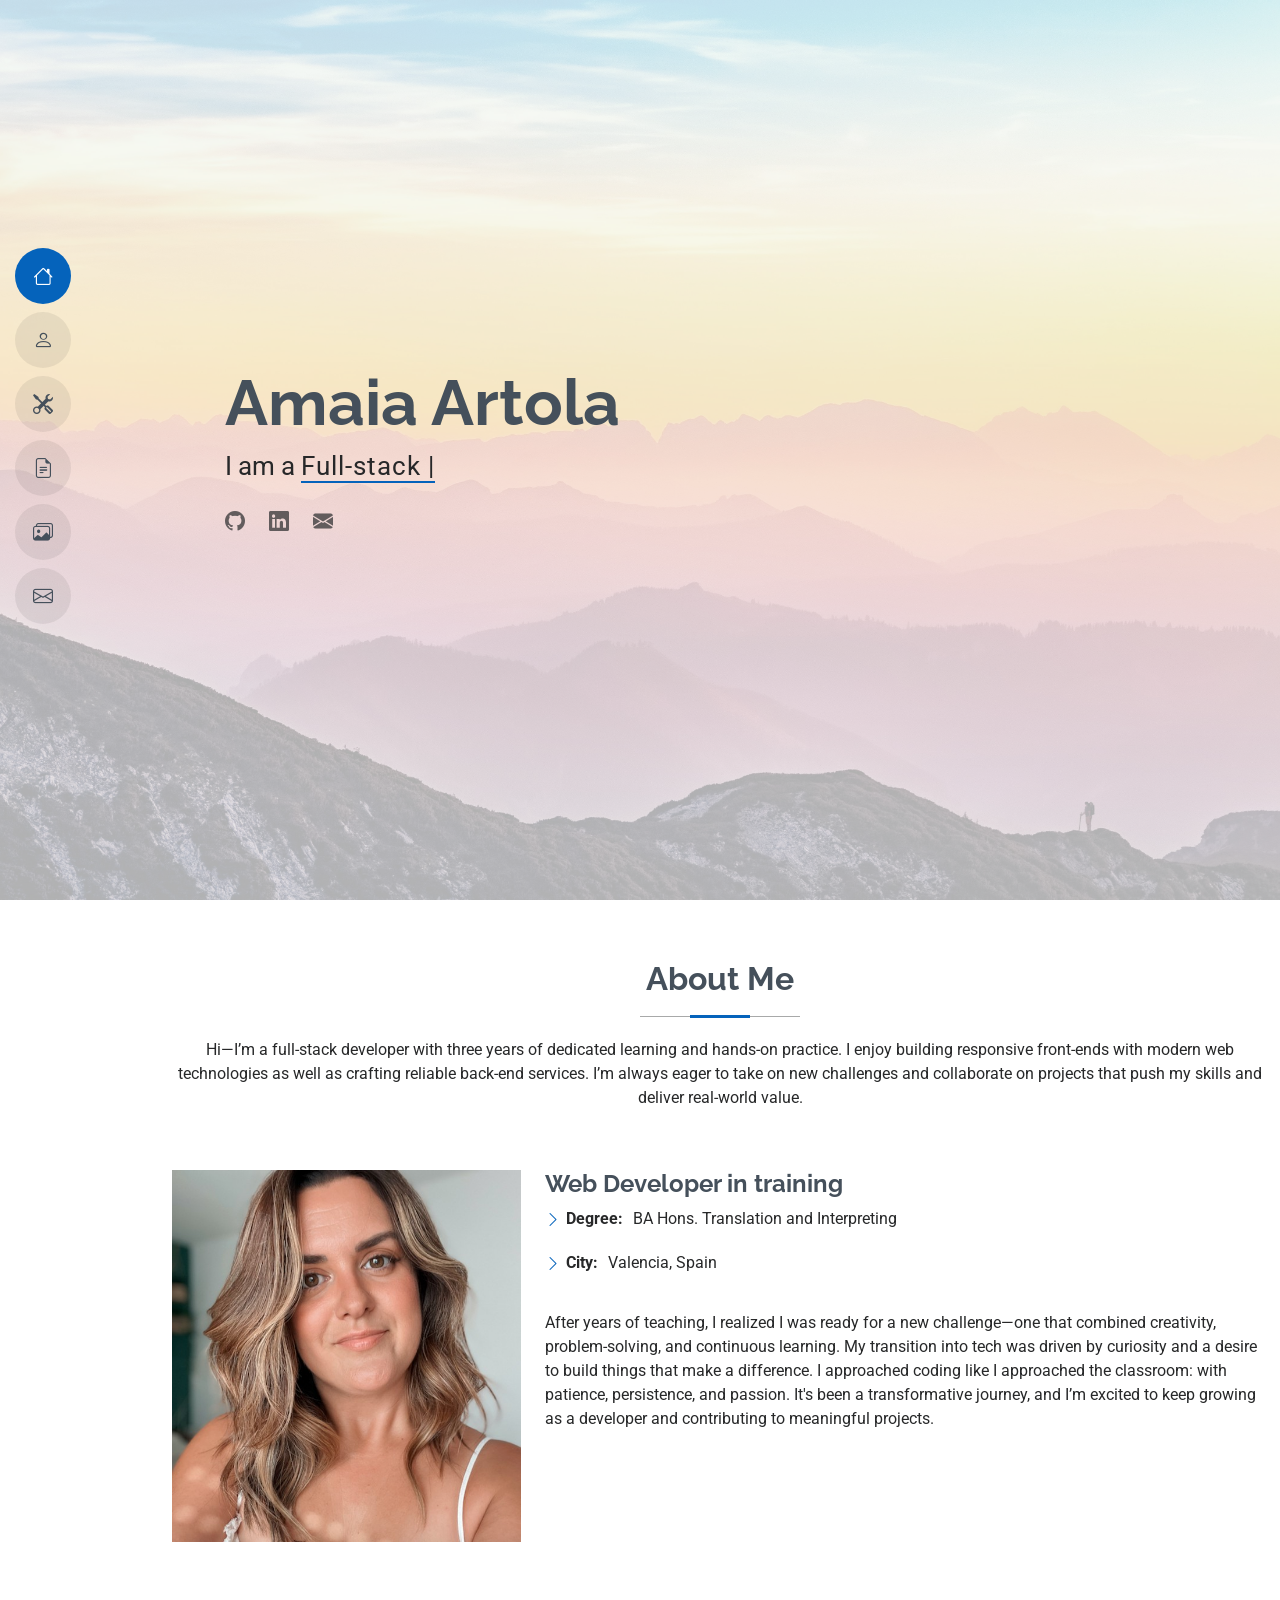
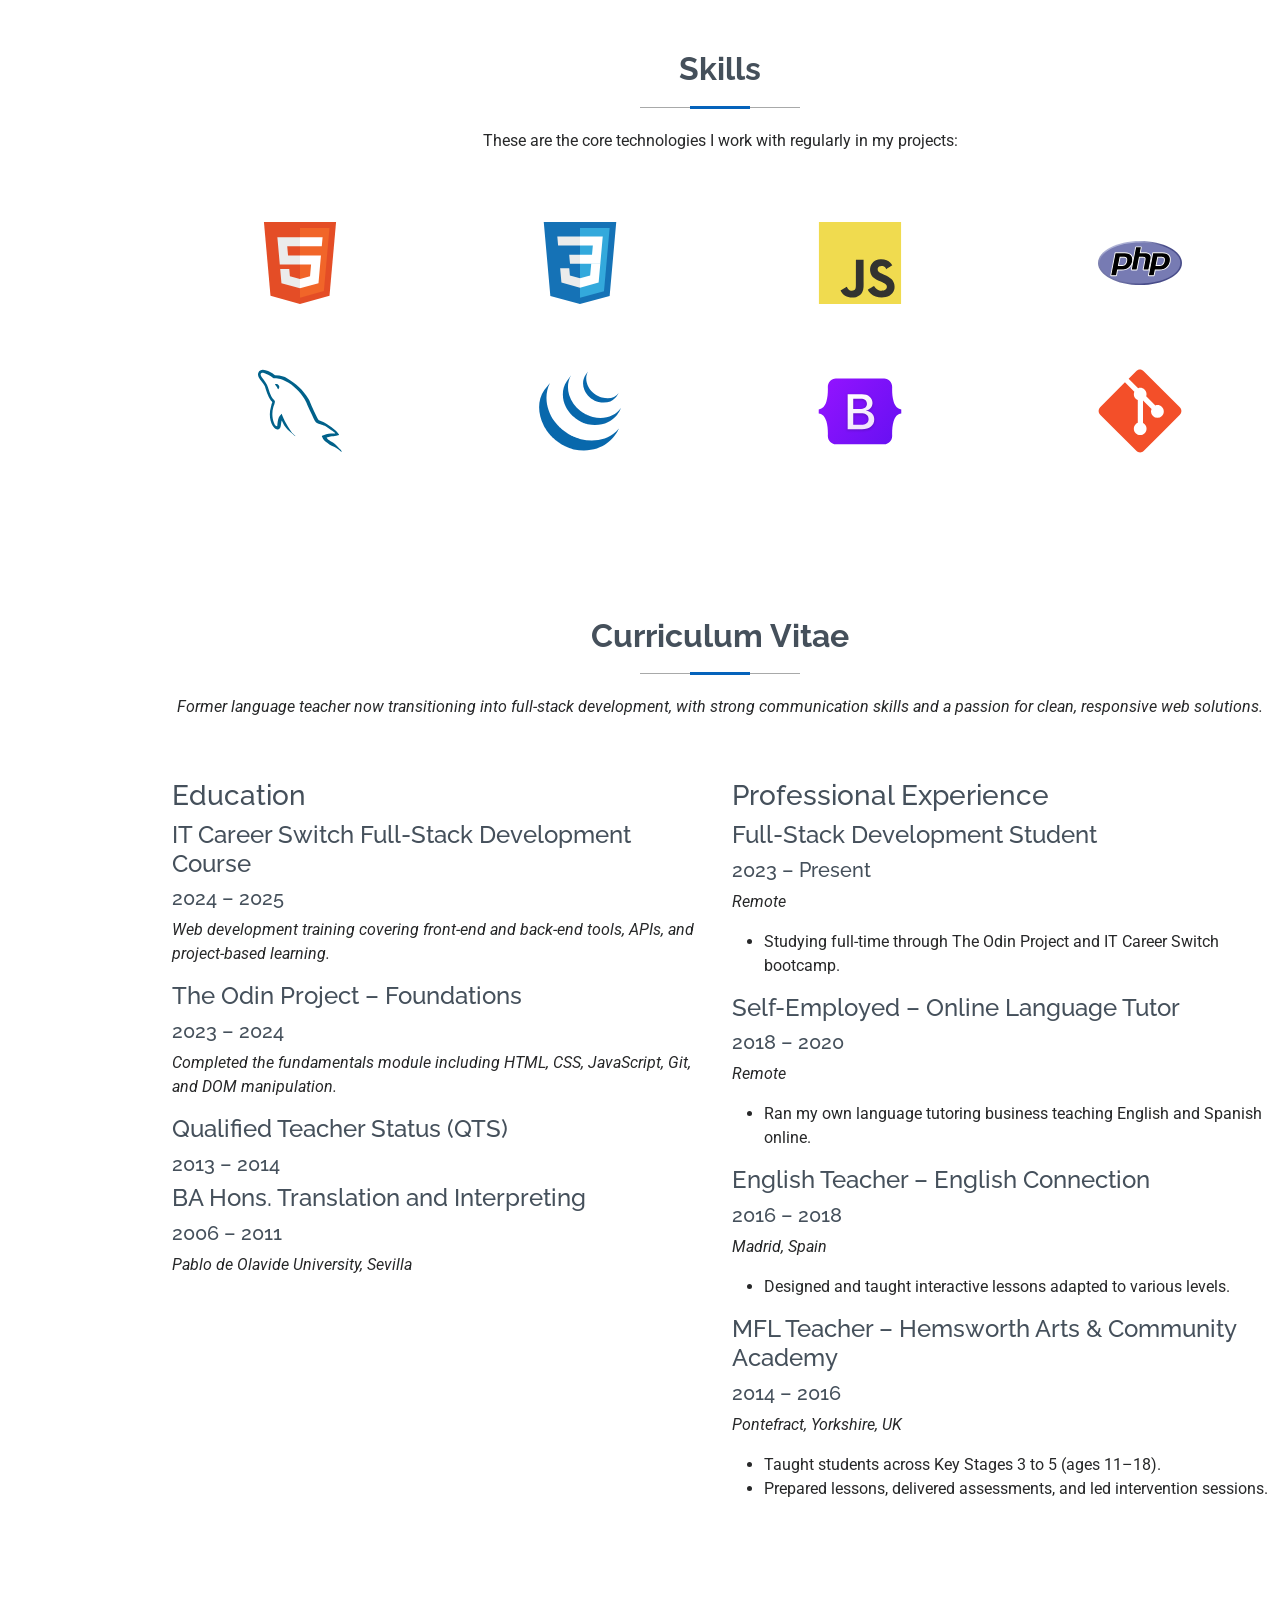
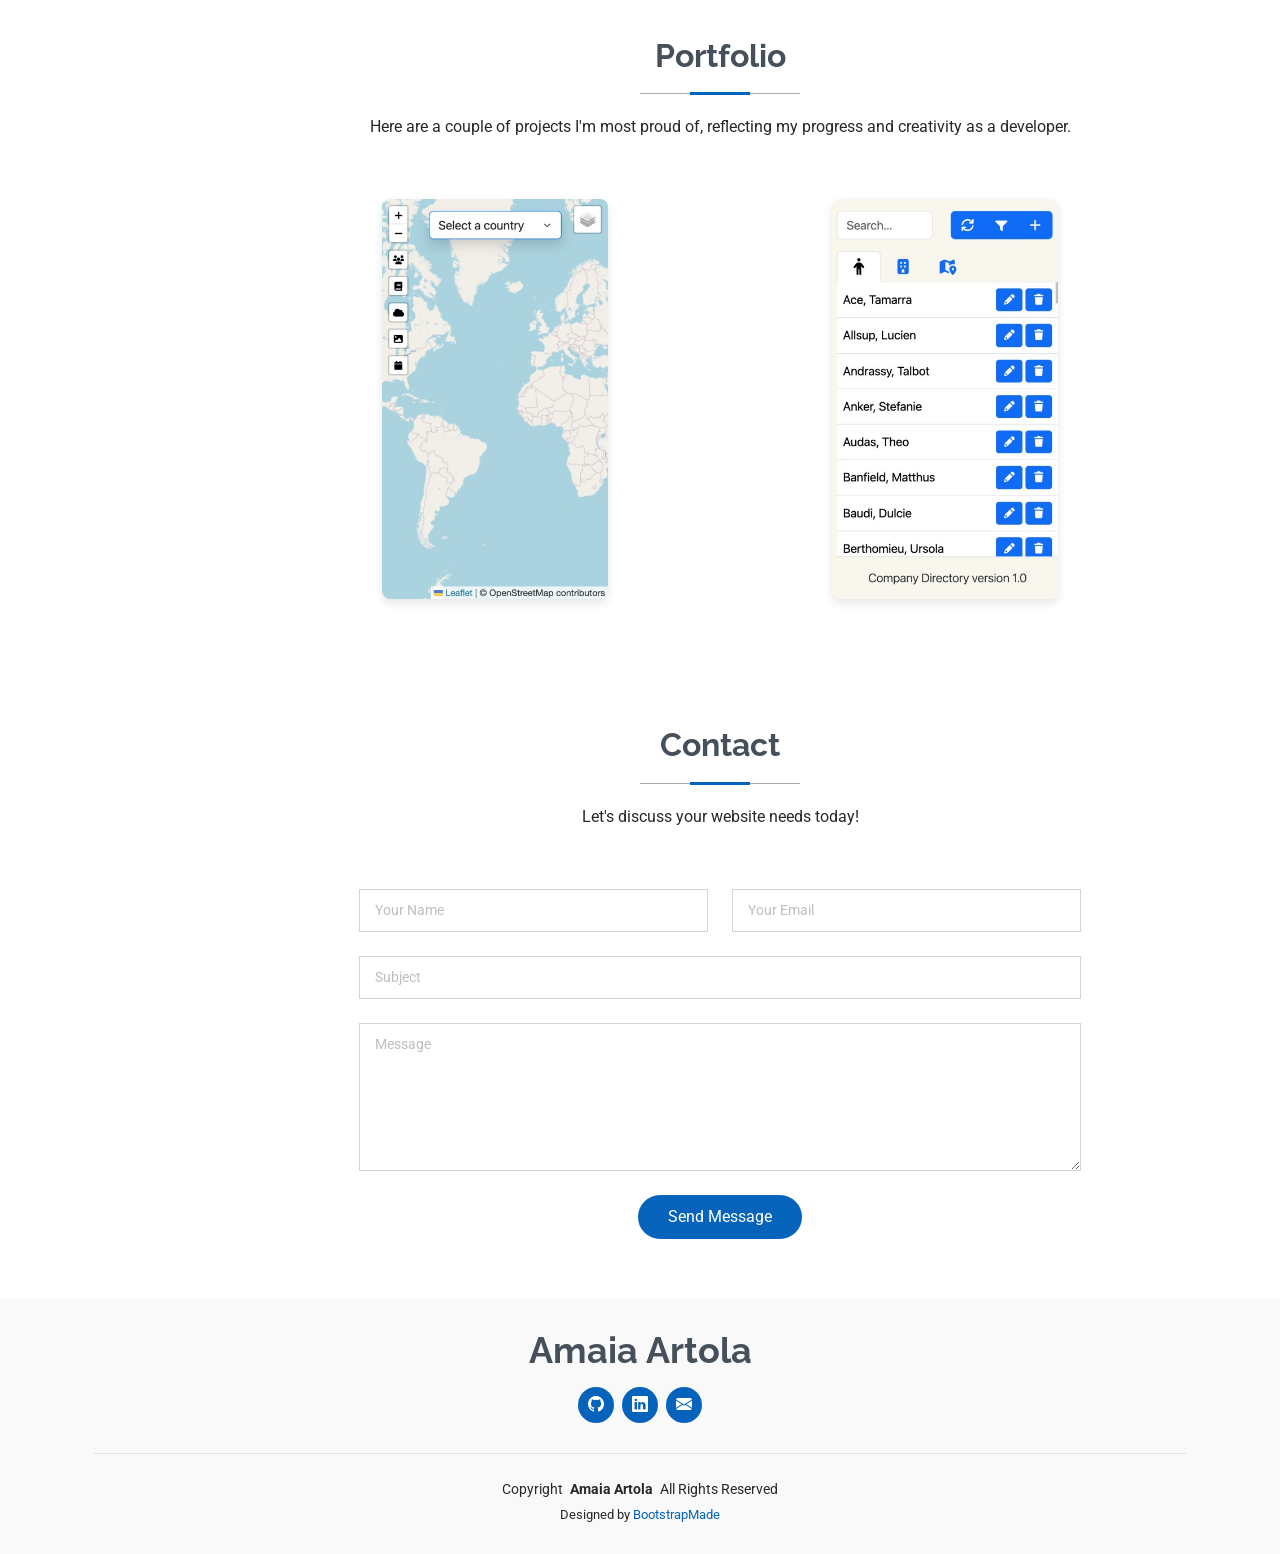
==== index.html @ f6579e84 "Delete not used files" ====
<!DOCTYPE html>
<html lang="en">

<head>
  <meta charset="utf-8">
  <meta content="width=device-width, initial-scale=1.0" name="viewport">
  <title>Amaia Artola - Portfolio Website</title>
  <meta content="" name="description">
  <meta content="" name="keywords">

  <!-- Favicons -->
  <link href="assets/img/favicon.png" rel="icon">
  <link href="assets/img/apple-touch-icon.png" rel="apple-touch-icon">

  <!-- Fonts -->
  <link href="https://fonts.googleapis.com" rel="preconnect">
  <link href="https://fonts.gstatic.com" rel="preconnect" crossorigin>
  <link href="https://fonts.googleapis.com/css2?family=Roboto:ital,wght@0,100;0,300;0,400;0,500;0,700;0,900;1,100;1,300;1,400;1,500;1,700;1,900&family=Poppins:ital,wght@0,100;0,200;0,300;0,400;0,500;0,600;0,700;0,800;0,900;1,100;1,200;1,300;1,400;1,500;1,600;1,700;1,800;1,900&family=Raleway:ital,wght@0,100;0,200;0,300;0,400;0,500;0,600;0,700;0,800;0,900;1,100;1,200;1,300;1,400;1,500;1,600;1,700;1,800;1,900&display=swap" rel="stylesheet">

  <!-- Vendor CSS Files -->
  <link href="assets/vendor/bootstrap/css/bootstrap.min.css" rel="stylesheet">
  <link href="assets/vendor/bootstrap-icons/bootstrap-icons.css" rel="stylesheet">
  <link href="assets/vendor/aos/aos.css" rel="stylesheet">
  <link href="assets/vendor/glightbox/css/glightbox.min.css" rel="stylesheet">
  <link href="assets/vendor/swiper/swiper-bundle.min.css" rel="stylesheet">

  <!-- Main CSS File -->
  <link href="assets/css/main.css" rel="stylesheet">

  <!-- =======================================================
  * Template Name: MyResume
  * Template URL: https://bootstrapmade.com/free-html-bootstrap-template-my-resume/
  * Updated: Jun 29 2024 with Bootstrap v5.3.3
  * Author: BootstrapMade.com
  * License: https://bootstrapmade.com/license/
  ======================================================== -->
</head>

<body class="index-page">

  <header id="header" class="header d-flex flex-column justify-content-center">

    <i class="header-toggle d-xl-none bi bi-list"></i>

    <nav id="navmenu" class="navmenu">
      <ul>
        <li><a href="#hero" class="active"><i class="bi bi-house navicon"></i><span>Home</span></a></li>
        <li><a href="#about"><i class="bi bi-person navicon"></i><span>About</span></a></li>
        <li><a href="#skills"><i class="bi bi-tools navicon"></i><span>Skills</span></a></li>
        <li><a href="#cv"><i class="bi bi-file-earmark-text navicon"></i><span>CV</span></a></li>
        <li><a href="#portfolio"><i class="bi bi-images navicon"></i><span>Portfolio</span></a></li>
        <li><a href="#contact"><i class="bi bi-envelope navicon"></i><span>Contact</span></a></li>
      </ul>
    </nav>

  </header>

  <main class="main">

    <!-- Hero Section -->
    <section id="hero" class="hero section light-background">

      <img src="assets/img/hero-bg.jpg" alt="">

      <div class="container" data-aos="zoom-out">
        <div class="row justify-content-center">
          <div class="col-lg-9">
            <h2>Amaia Artola</h2>
            <p>I am a <span class="typed" data-typed-items="Full-stack Developer">Full Stack Developer</span><span class="typed-cursor typed-cursor--blink" aria-hidden="true"></span></p>
            <div class="social-links">
              <a href="https://github.com/digweed67/" target="_blank" ="My github profile"><i class="bi bi-github"></i></a>
              <a href="https://linkedin.com/in/yourusername" target="_blank"><i class="bi bi-linkedin"></i></a>
              <a href="mailto:amaia.artola@gmail.com" target="_blank" title="Email me"><i class="bi bi-envelope-fill"></i></a>
            </div>
          </div>
        </div>
      </div>

    </section><!-- /Hero Section -->

    <!-- About Section -->
    <section id="about" class="about section">

      <!-- Section Title -->
      <div class="container section-title" data-aos="fade-up">
        <h2>About Me</h2>
        <p>Hi—I’m a full‑stack developer with three years of dedicated learning and hands‑on practice. I enjoy building responsive front‑ends with modern web technologies as well as crafting reliable back‑end services. I’m always eager to take on new challenges and collaborate on projects that push my skills and deliver real‑world value.</p>
      </div><!-- End Section Title -->

      <div class="container" data-aos="fade-up" data-aos-delay="100">

        <div class="row gy-4 justify-content-center">
          <div class="col-lg-4">
            <img src="assets/img/profile-img.jpg" class="img-fluid" alt="">
          </div>
          <div class="col-lg-8 content">
            <h2>Web Developer in training</h2>
            <div class="row">
              <div class="col-lg-8">
                <ul>
                  <li><i class="bi bi-chevron-right"></i> <strong>Degree:</strong> <span>BA Hons. Translation and Interpreting</span></li>
                  <li><i class="bi bi-chevron-right"></i> <strong>City:</strong> <span>Valencia, Spain</span></li>
                </ul>
              </div>
            </div>
            <p class="py-3">
              After years of teaching, I realized I was ready for a new challenge—one that combined creativity, problem-solving, and continuous learning. My transition into tech was driven by curiosity and a desire to build things that make a difference. I approached coding like I approached the classroom: with patience, persistence, and passion. It's been a transformative journey, and I’m excited to keep growing as a developer and contributing to meaningful projects.
            </p>
          </div>
        </div>

      </div>

    </section><!-- /About Section -->


   <!-- Skills Section -->
<section id="skills" class="skills section py-5 mb-5">

  <!-- Section Title -->
  <div class="container section-title" data-aos="fade-up">
    <h2>Skills</h2>
    <p>These are the core technologies I work with regularly in my projects:</p>
  </div><!-- End Section Title -->

  <div class="container" data-aos="fade-up" data-aos-delay="100">
    <div class="row justify-content-center g-4 text-center">

      <div class="col-6 col-md-3">
        <img src="assets/img/skills/html.svg" class="img-fluid skill-logo" alt="HTML" title="HTML">
      </div>
      <div class="col-6 col-md-3">
        <img src="assets/img/skills/css.svg" class="img-fluid skill-logo" alt="CSS" title="CSS">
      </div>
      <div class="col-6 col-md-3">
        <img src="assets/img/skills/javascript.svg" class="img-fluid skill-logo" alt="JavaScript" title="JavaScript">
      </div>
      <div class="col-6 col-md-3 mb-4">
        <img src="assets/img/skills/php.svg" class="img-fluid skill-logo" alt="PHP" title="PHP">
      </div>

      <div class="col-6 col-md-3">
        <img src="assets/img/skills/mysql.svg" class="img-fluid skill-logo" alt="MySQL" title="MySQL">
      </div>
      <div class="col-6 col-md-3">
        <img src="assets/img/skills/jquery.svg" class="img-fluid skill-logo" alt="jQuery" title="jQuery">
      </div>
      <div class="col-6 col-md-3">
        <img src="assets/img/skills/bootstrap.svg" class="img-fluid skill-logo" alt="Bootstrap" title="Bootstrap">
      </div>
      <div class="col-6 col-md-3">
        <img src="assets/img/skills/git.svg" class="img-fluid skill-logo" alt="Git" title="Git">
      </div>

    </div>
  </div>

</section><!-- /Skills Section -->



    <!-- cv Section -->
    <section id="cv" class="cv section">

      <!-- Section Title -->
      <div class="container section-title" data-aos="fade-up">
        <h2>Curriculum Vitae</h2>
        <p><em>Former language teacher now transitioning into full-stack development, with strong communication skills and a passion for clean, responsive web solutions.</em></p>
      </div><!-- End Section Title -->

      <div class="container">

        <div class="row">

          <div class="col-lg-6" data-aos="fade-up" data-aos-delay="100">

            <h3 class="cv-title">Education</h3>
            <div class="cv-item">
              <h4>IT Career Switch Full-Stack Development Course</h4>
              <h5>2024 – 2025</h5>
              <p><em>Web development training covering front-end and back-end tools, APIs, and project-based learning.</em></p>
            </div><!-- End CV Item -->

            <div class="cv-item">
              <h4>The Odin Project – Foundations</h4>
              <h5>2023 – 2024</h5>
              <p><em>Completed the fundamentals module including HTML, CSS, JavaScript, Git, and DOM manipulation.</em></p>
            </div><!-- End CV Item -->

            <div class="cv-item">
              <h4>Qualified Teacher Status (QTS)</h4>
              <h5>2013 – 2014</h5>
            </div><!-- End CV Item -->

            <div class="cv-item">
              <h4>BA Hons. Translation and Interpreting</h4>
              <h5>2006 – 2011</h5>
              <p><em>Pablo de Olavide University, Sevilla</em></p>
            </div><!-- End CV Item -->

          </div>

          <div class="col-lg-6" data-aos="fade-up" data-aos-delay="200">
            <h3 class="cv-title">Professional Experience</h3>

            <div class="cv-item">
              <h4>Full-Stack Development Student</h4>
              <h5>2023 – Present</h5>
              <p><em>Remote</em></p>
              <ul>
                <li>Studying full-time through The Odin Project and IT Career Switch bootcamp.</li>
              </ul>
            </div><!-- End CV Item -->

            <div class="cv-item">
              <h4>Self-Employed – Online Language Tutor</h4>
              <h5>2018 – 2020</h5>
              <p><em>Remote</em></p>
              <ul>
                <li>Ran my own language tutoring business teaching English and Spanish online.</li>
              </ul>
            </div><!-- End CV Item -->

            <div class="cv-item">
              <h4>English Teacher – English Connection</h4>
              <h5>2016 – 2018</h5>
              <p><em>Madrid, Spain</em></p>
              <ul>
                <li>Designed and taught interactive lessons adapted to various levels.</li>
              </ul>
            </div><!-- End CV Item -->

            <div class="cv-item">
              <h4>MFL Teacher – Hemsworth Arts & Community Academy</h4>
              <h5>2014 – 2016</h5>
              <p><em>Pontefract, Yorkshire, UK</em></p>
              <ul>
                <li>Taught students across Key Stages 3 to 5 (ages 11–18).</li>
                <li>Prepared lessons, delivered assessments, and led intervention sessions.</li>
              </ul>
            </div><!-- End CV Item -->

          </div>

        </div>

      </div>

    </section><!-- /cv Section -->

    <!-- Portfolio Section -->
   <section id="portfolio" class="portfolio section">

  <!-- Section Title -->
  <div class="container section-title" data-aos="fade-up">
    <h2>Portfolio</h2>
    <p>Here are a couple of projects I'm most proud of, reflecting my progress and creativity as a developer.</p>
  </div><!-- End Section Title -->

<div class="container">
  <div class="row g-4">

    <!-- Gazetteer Web App -->
    <div class="col-12 col-md-6 text-center">
      <div class="image-wrapper position-relative">
        <img src="assets/img/portfolio/project1.jpg" alt="Gazetteer Web App" class="img-fluid project-image">
        <div class="overlay"
             role="button"
             data-bs-toggle="modal"
             data-bs-target="#project1Modal"
             title="View Project">
          <h4>Gazetteer Web App</h4>
          <i class="bi bi-plus-circle-fill fs-3"></i>
        </div>
      </div>
    </div>

    <!-- Company Directory -->
    <div class="col-12 col-md-6 text-center">
      <div class="image-wrapper position-relative">
        <img src="assets/img/portfolio/project2.jpg" alt="Company Directory" class="img-fluid project-image">
        <div class="overlay"
             role="button"
             data-bs-toggle="modal"
             data-bs-target="#project2Modal"
             title="View Project">
          <h4>Company Directory</h4>
          <i class="bi bi-plus-circle-fill fs-3"></i>
        </div>
      </div>
    </div>

  </div>
</div>



  <!-- Modal: Gazetteer Web App -->
<div class="modal fade" id="project1Modal" tabindex="-1" aria-labelledby="project1ModalLabel" aria-hidden="true">
  <div class="modal-dialog modal-lg modal-dialog-centered">
    <div class="modal-content shadow rounded">
      <div class="modal-header modal-header-custom">
        <h5 class="modal-title text-white" id="project1ModalLabel">Gazetteer Web App</h5>
        <button type="button" class="btn-close btn-close-white" data-bs-dismiss="modal" aria-label="Close"></button>
      </div>
      <div class="modal-body">
        <p class="mb-4">
          The Gazetteer is a full-featured country explorer built with Leaflet and multiple APIs. It includes interactive maps, real-time weather, Wikipedia summaries, currency info, and Points of Interest — all delivered in a clean, responsive interface.
        </p>

        <h6 class="text-uppercase fw-bold">Tech Stack</h6>
        <ul class="row list-unstyled mb-4">
          <li class="col-6 mb-1"><i class="bi bi-check2 me-1 text-primary"></i>HTML & CSS</li>
          <li class="col-6 mb-1"><i class="bi bi-check2 me-1 text-primary"></i>JavaScript</li>
          <li class="col-6 mb-1"><i class="bi bi-check2 me-1 text-primary"></i>Leaflet.js</li>
          <li class="col-6 mb-1"><i class="bi bi-check2 me-1 text-primary"></i>jQuery & AJAX</li>
          <li class="col-6 mb-1"><i class="bi bi-check2 me-1 text-primary"></i>PHP</li>
          <li class="col-6 mb-1"><i class="bi bi-check2 me-1 text-primary"></i>MySQL</li>
        </ul>

        <a href="https://amaiaartola.com/gazetter" target="_blank" class="btn btn-custom d-inline-flex align-items-center me-2">
          <i class="bi bi-link-45deg me-2"></i> Launch App
        </a>
        <a href="https://github.com/digweed67/amaiaArtola/tree/main/project1" target="_blank" class="btn btn-dark d-inline-flex align-items-center">
          <i class="bi bi-github me-2"></i> View on GitHub
        </a>
      </div>
    </div>
  </div>
</div>

<!-- Modal: Company Directory -->
<div class="modal fade" id="project2Modal" tabindex="-1" aria-labelledby="project2ModalLabel" aria-hidden="true">
  <div class="modal-dialog modal-lg modal-dialog-centered">
    <div class="modal-content shadow rounded">
      <div class="modal-header modal-header-custom">
        <h5 class="modal-title text-white id="project2ModalLabel">Company Directory</h5>
        <button type="button" class="btn-close btn-close-white" data-bs-dismiss="modal" aria-label="Close"></button>
      </div>
      <div class="modal-body">
        <p class="mb-4">
          A responsive internal tool that allows users to manage personnel, departments, and locations with full CRUD capabilities. Built with PHP and MySQL, it features real-time updates, filtering, and modals for editing — all styled with Bootstrap.
        </p>

        <h6 class="text-uppercase fw-bold">Tech Stack</h6>
        <ul class="row list-unstyled mb-4">
          <li class="col-6 mb-1"><i class="bi bi-check2 me-1 text-primary"></i>HTML & CSS</li>
          <li class="col-6 mb-1"><i class="bi bi-check2 me-1 text-primary"></i>JavaScript</li>
          <li class="col-6 mb-1"><i class="bi bi-check2 me-1 text-primary"></i>Bootstrap</li>
          <li class="col-6 mb-1"><i class="bi bi-check2 me-1 text-primary"></i>AJAX</li>
          <li class="col-6 mb-1"><i class="bi bi-check2 me-1 text-primary"></i>PHP</li>
          <li class="col-6 mb-1"><i class="bi bi-check2 me-1 text-primary"></i>MySQLi</li>
        </ul>

        <a href="https://amaiaartola.com/company-directory/public" target="_blank" class="btn btn-custom d-inline-flex align-items-center me-2">
          <i class="bi bi-link-45deg me-2"></i> Launch App
        </a>
        <a href="https://github.com/digweed67/amaiaArtola/tree/main/project2" target="_blank" class="btn btn-dark d-inline-flex align-items-center">
          <i class="bi bi-github me-2"></i> View on GitHub
        </a>
      </div>
    </div>
  </div>
</div>

    </section><!-- /Portfolio Section --> 


    <!-- Contact Section -->
    <section id="contact" class="contact section">

      <!-- Section Title -->
      <div class="container section-title" data-aos="fade-up">
        <h2>Contact</h2>
        <p>Let's discuss your website needs today!</p>
      </div><!-- End Section Title -->

      <div class="container" data-aos="fade" data-aos-delay="100">

        <div class="row gy-4">

          <div class="col-lg-8 mx-auto">
            <form id="contactForm" action="forms/contact.php" method="post" class="php-email-form" data-aos="fade-up" data-aos-delay="200">
              <div class="row gy-4">

                <div class="col-md-6">
                  <input type="text" name="name" class="form-control" placeholder="Your Name" required="">
                </div>

                <div class="col-md-6 ">
                  <input type="email" class="form-control" name="email" placeholder="Your Email" required="">
                </div>

                <div class="col-md-12">
                  <input type="text" class="form-control" name="subject" placeholder="Subject" required="">
                </div>

                <div class="col-md-12">
                  <textarea class="form-control" name="message" rows="6" placeholder="Message" required=""></textarea>
                </div>

                <div class="col-md-12 text-center">
                  <div class="loading">Loading</div>
                  <div class="error-message"></div>
                  <div class="sent-message">Your message has been sent. Thank you!</div>

                  <button type="submit">Send Message</button>
                </div>

              </div>
            </form>
          </div><!-- End Contact Form -->

        </div>

      </div>

    </section><!-- /Contact Section -->

  </main>

  <footer id="footer" class="footer position-relative light-background">
    <div class="container">
      <h3 class="sitename">Amaia Artola</h3>
      <div class="social-links d-flex justify-content-center">
        <a href="https://github.com/digweed67/" target="_blank" title="My github profile"><i class="bi bi-github"></i></a>
        <a href="https://linkedin.com/in/yourusername" target="_blank"><i class="bi bi-linkedin"></i></a>
        <a href="mailto:amaia.artola@gmail.com" target="_blank" title="Email me"><i class="bi bi-envelope-fill"></i></a>
      </div>
      <div class="container">
        <div class="copyright">
          <span>Copyright</span> <strong class="px-1 sitename">Amaia Artola</strong> <span>All Rights Reserved</span>
        </div>
        <div class="credits">
          <!-- All the links in the footer should remain intact. -->
          <!-- You can delete the links only if you've purchased the pro version. -->
          <!-- Licensing information: https://bootstrapmade.com/license/ -->
          <!-- Purchase the pro version with working PHP/AJAX contact form: [buy-url] -->
          Designed by <a href="https://bootstrapmade.com/">BootstrapMade</a>
        </div>
      </div>
    </div>
  </footer>

  <!-- Scroll Top -->
  <a href="#" id="scroll-top" class="scroll-top d-flex align-items-center justify-content-center"><i class="bi bi-arrow-up-short"></i></a>

  <!-- Preloader -->
  <div id="preloader"></div>

  <!-- Vendor JS Files -->
  <script src="assets/vendor/bootstrap/js/bootstrap.bundle.min.js"></script>
  <script src="assets/vendor/aos/aos.js"></script>
  <script src="assets/vendor/typed.js/typed.umd.js"></script>
  <script src="assets/vendor/purecounter/purecounter_vanilla.js"></script>
  <script src="assets/vendor/waypoints/noframework.waypoints.js"></script>
  <script src="assets/vendor/glightbox/js/glightbox.min.js"></script>
  <script src="assets/vendor/imagesloaded/imagesloaded.pkgd.min.js"></script>
  <script src="assets/vendor/isotope-layout/isotope.pkgd.min.js"></script>
  <script src="assets/vendor/swiper/swiper-bundle.min.js"></script>
  <script src="assets/jquery/jquery.min.js"></script>


  <!-- Main JS File -->
  <script src="assets/js/main.js"></script>

</body>

</html>
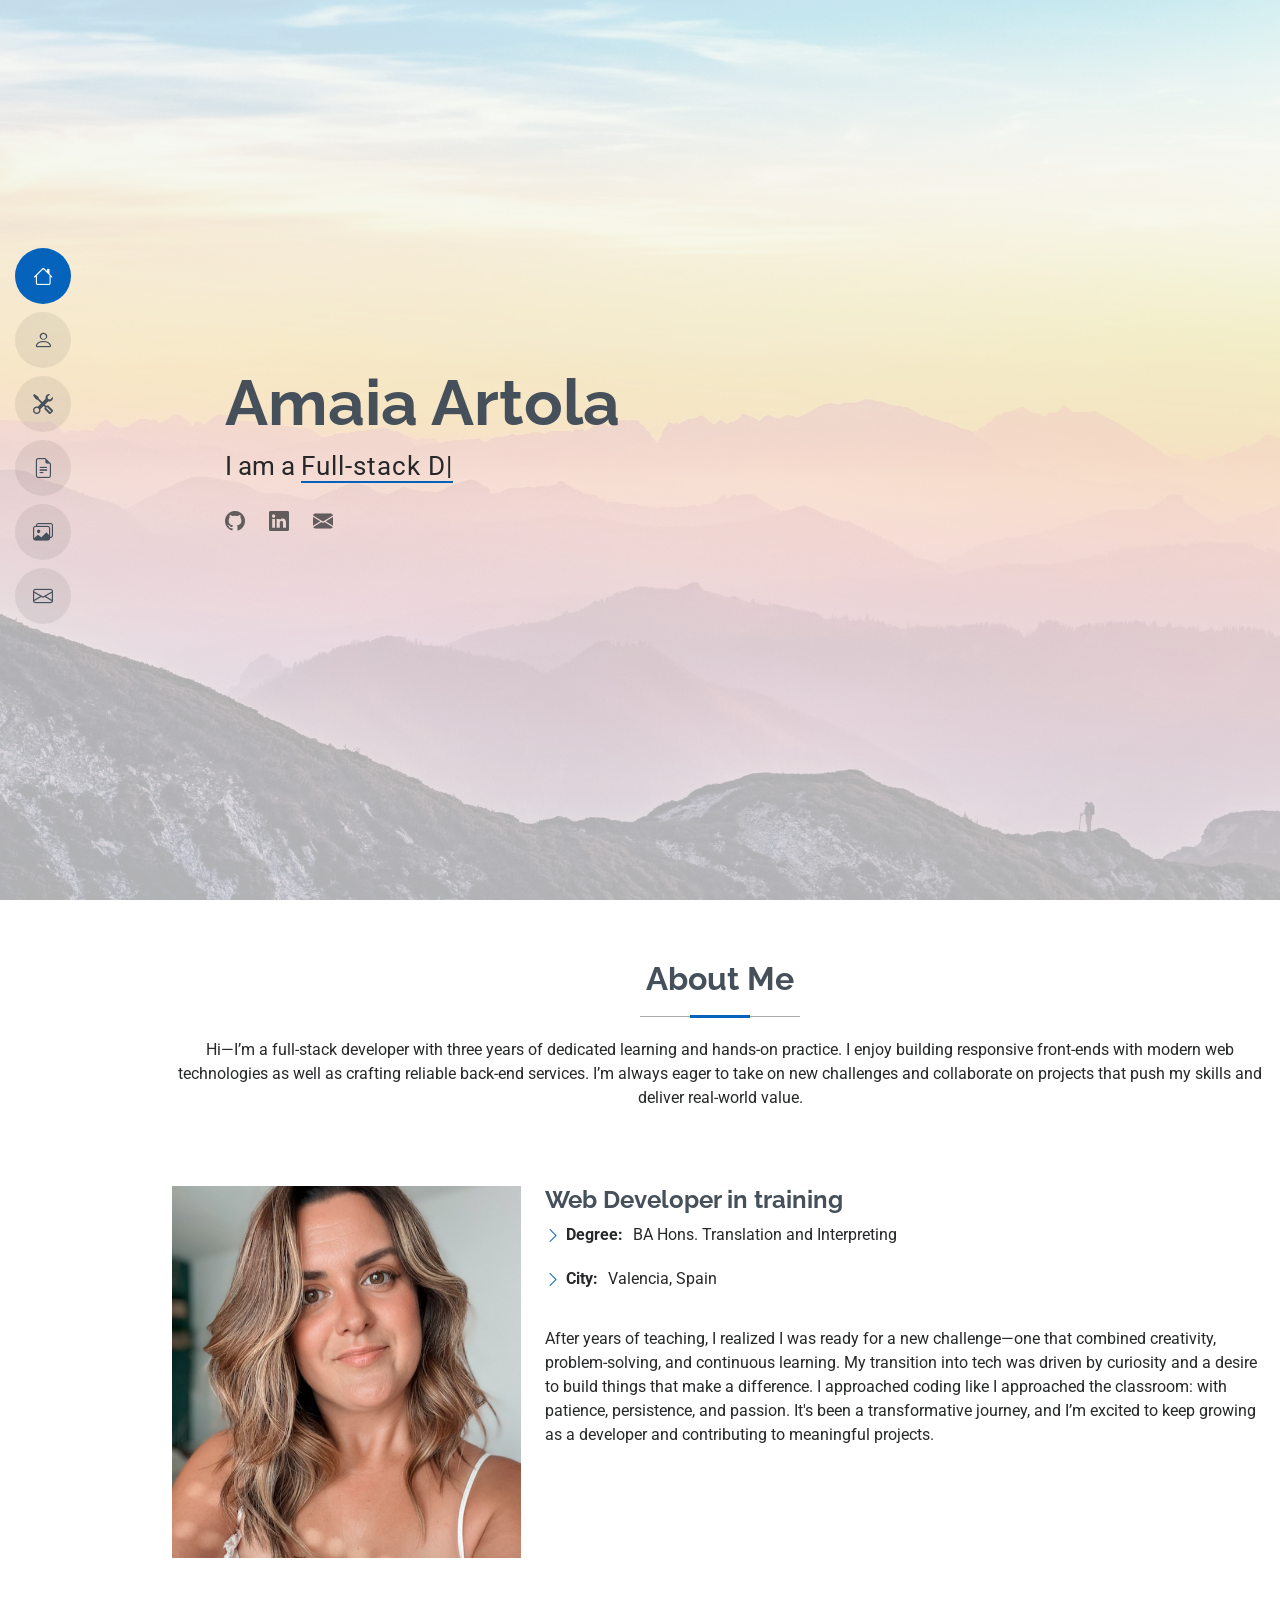
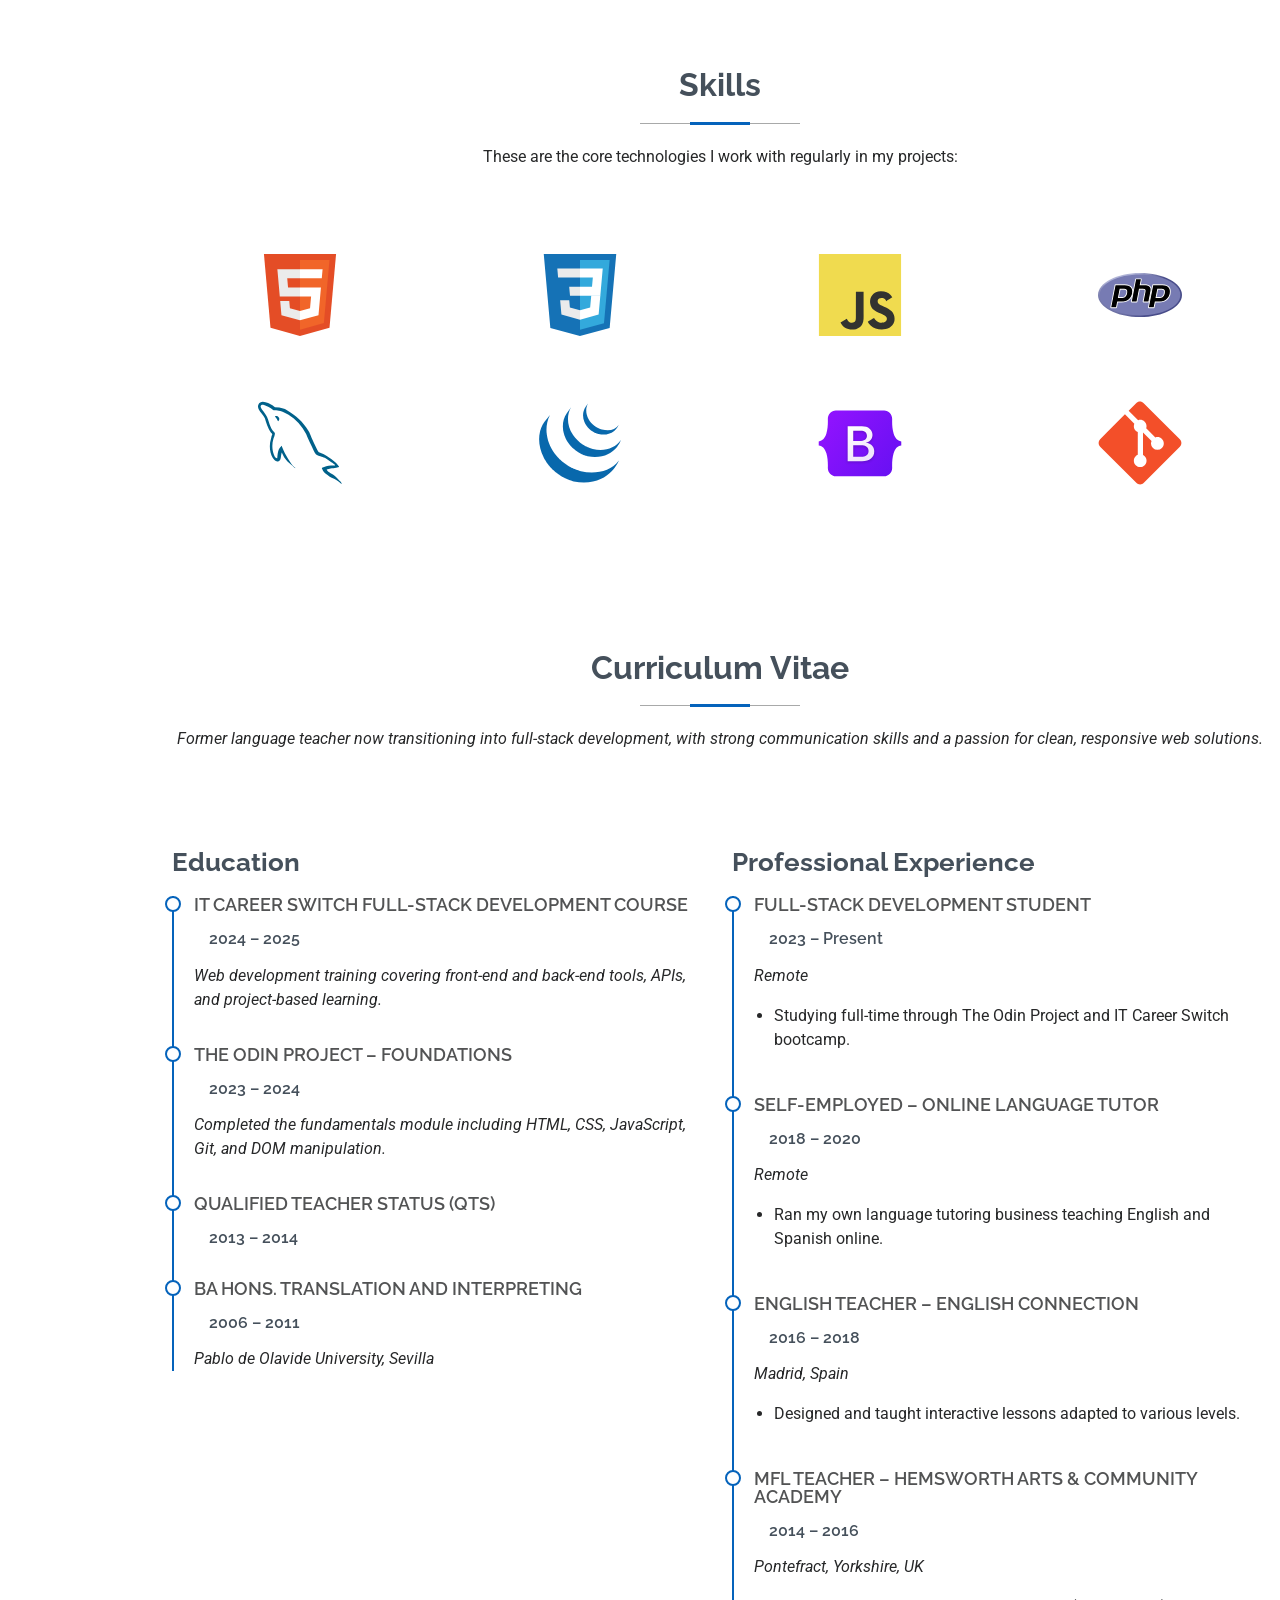
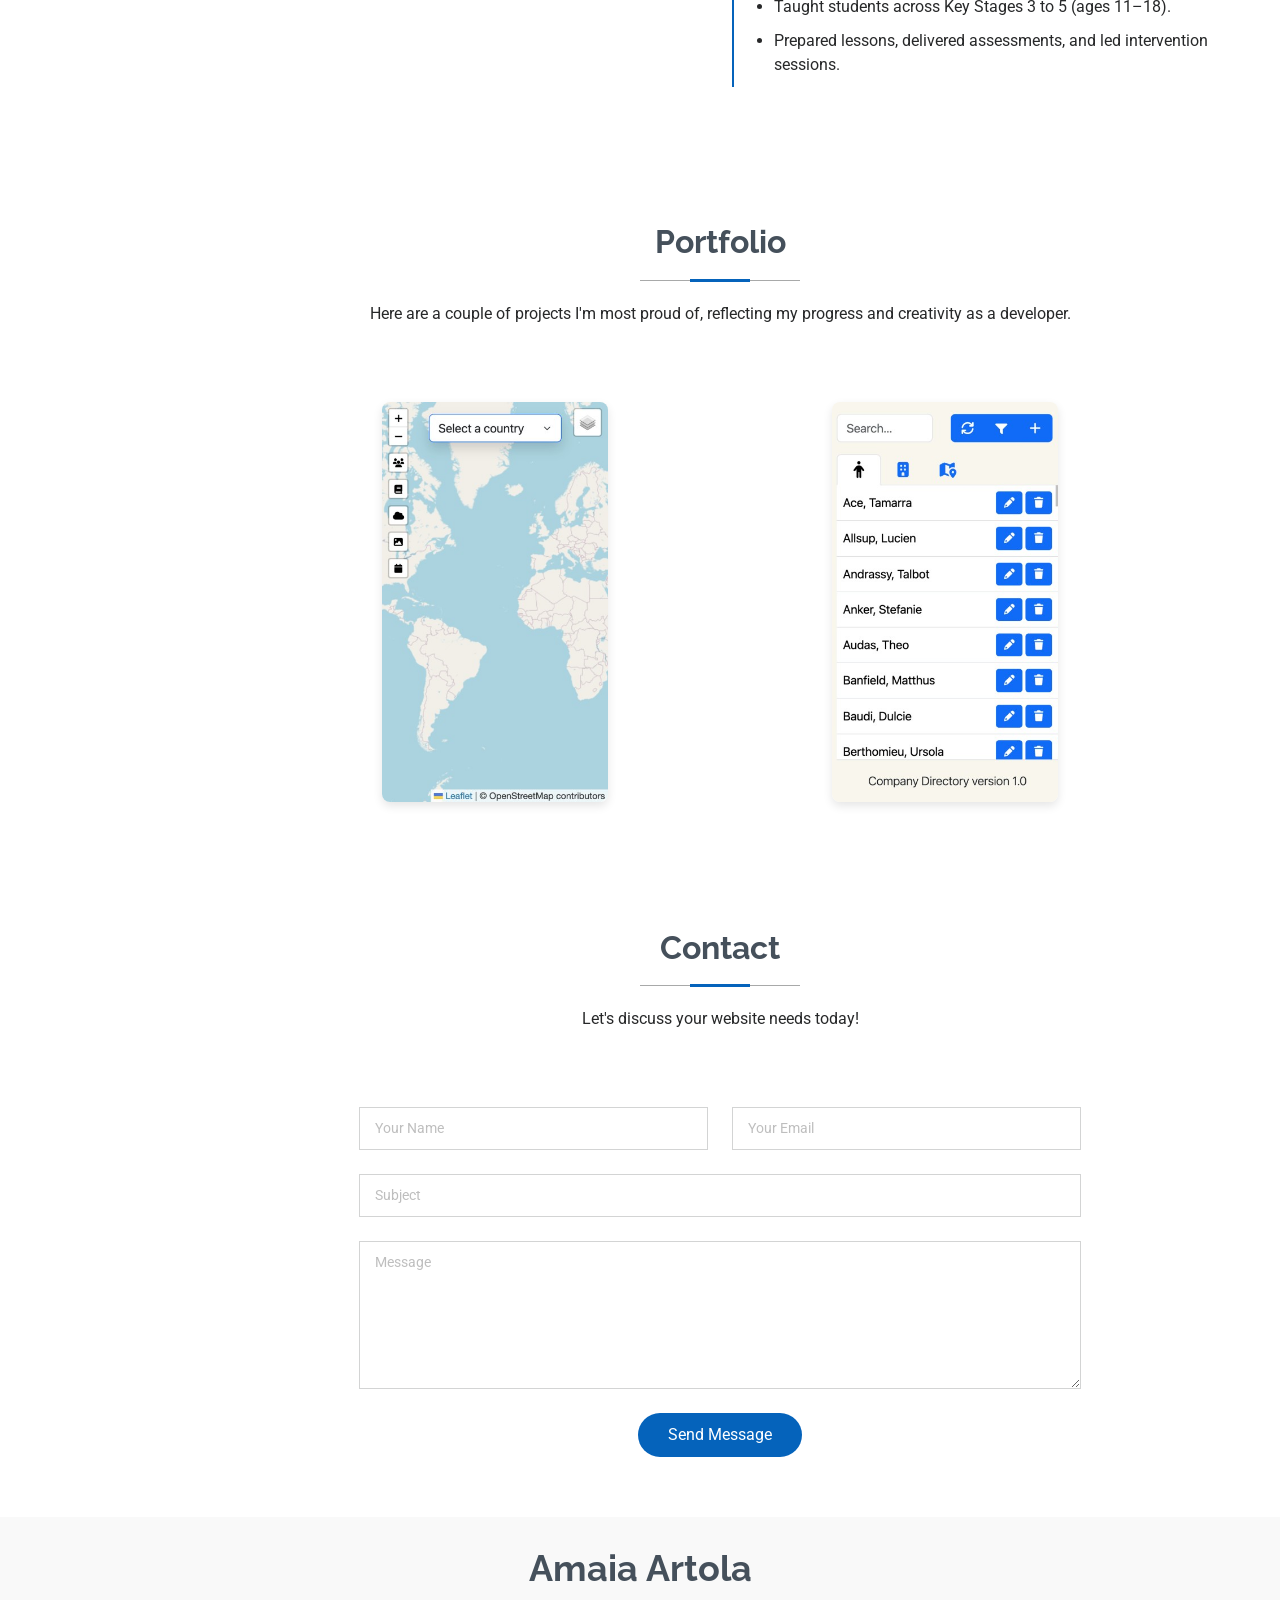
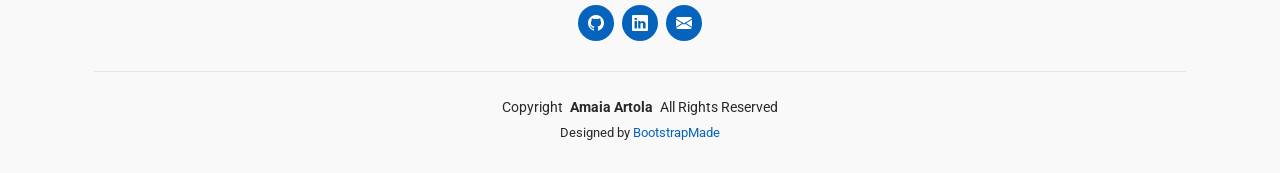
==== commit 37b9c86b: "Clean css and js from unused code" ====
--- a/index.html
+++ b/index.html
@@ -10,7 +10,6 @@
 
   <!-- Favicons -->
   <link href="assets/img/favicon.png" rel="icon">
-  <link href="assets/img/apple-touch-icon.png" rel="apple-touch-icon">
 
   <!-- Fonts -->
   <link href="https://fonts.googleapis.com" rel="preconnect">
@@ -21,11 +20,10 @@
   <link href="assets/vendor/bootstrap/css/bootstrap.min.css" rel="stylesheet">
   <link href="assets/vendor/bootstrap-icons/bootstrap-icons.css" rel="stylesheet">
   <link href="assets/vendor/aos/aos.css" rel="stylesheet">
-  <link href="assets/vendor/glightbox/css/glightbox.min.css" rel="stylesheet">
-  <link href="assets/vendor/swiper/swiper-bundle.min.css" rel="stylesheet">
+  
 
   <!-- Main CSS File -->
-  <link href="assets/css/main.css" rel="stylesheet">
+  <link href="assets/css/main.clean.css" rel="stylesheet">
 
   <!-- =======================================================
   * Template Name: MyResume
@@ -452,17 +450,11 @@
   <script src="assets/vendor/bootstrap/js/bootstrap.bundle.min.js"></script>
   <script src="assets/vendor/aos/aos.js"></script>
   <script src="assets/vendor/typed.js/typed.umd.js"></script>
-  <script src="assets/vendor/purecounter/purecounter_vanilla.js"></script>
-  <script src="assets/vendor/waypoints/noframework.waypoints.js"></script>
-  <script src="assets/vendor/glightbox/js/glightbox.min.js"></script>
-  <script src="assets/vendor/imagesloaded/imagesloaded.pkgd.min.js"></script>
-  <script src="assets/vendor/isotope-layout/isotope.pkgd.min.js"></script>
-  <script src="assets/vendor/swiper/swiper-bundle.min.js"></script>
   <script src="assets/jquery/jquery.min.js"></script>
 
 
   <!-- Main JS File -->
-  <script src="assets/js/main.js"></script>
+  <script src="assets/js/main.clean.js"></script>
 
 </body>
 
--- a/assets/css/main.clean.css
+++ b/assets/css/main.clean.css
@@ -0,0 +1,317 @@
+
+/* =====================
+   Variables & Base
+===================== */
+:root {
+  --default-font: "Roboto", system-ui, -apple-system, "Segoe UI", Roboto, "Helvetica Neue", Arial, "Noto Sans", "Liberation Sans", sans-serif, "Apple Color Emoji", "Segoe UI Emoji", "Segoe UI Symbol", "Noto Color Emoji";
+  --heading-font: "Raleway", sans-serif;
+  --nav-font: "Poppins", sans-serif;
+
+  --background-color: #ffffff;
+  --default-color: #272829;
+  --heading-color: #45505b;
+  --accent-color: #0563bb;
+  --surface-color: #ffffff;
+  --contrast-color: #ffffff;
+
+  /* Nav */
+  --nav-color: #45505b;
+  --nav-hover-color: #0563bb;
+  --nav-mobile-background-color: #ffffff;
+  --nav-dropdown-background-color: #ffffff;
+  --nav-dropdown-color: #212529;
+  --nav-dropdown-hover-color: #0563bb;
+
+  scroll-behavior: smooth;
+}
+
+.light-background {
+  --background-color: #f9f9f9;
+  --surface-color: #ffffff;
+}
+
+.dark-background {
+  --background-color: #060606;
+  --default-color: #ffffff;
+  --heading-color: #ffffff;
+  --surface-color: #252525;
+  --contrast-color: #ffffff;
+}
+
+body {
+  color: var(--default-color);
+  background-color: var(--background-color);
+  font-family: var(--default-font);
+}
+
+a {
+  color: var(--accent-color);
+  text-decoration: none;
+  transition: 0.3s;
+}
+a:hover { color: color-mix(in srgb, var(--accent-color), transparent 25%); }
+
+h1,h2,h3,h4,h5,h6 { color: var(--heading-color); font-family: var(--heading-font); }
+
+/* =====================
+   Header & Nav
+===================== */
+.header {
+  color: var(--default-color);
+  position: fixed; top: 0; left: 0; bottom: 0;
+  padding: 0 15px;
+  transition: all .3s ease-in-out;
+  overflow-y: auto;
+  z-index: 997;
+  min-width: 200px;
+}
+@media (max-width: 1199px) {
+  .header {
+    background-color: var(--background-color);
+    border-right: 1px solid color-mix(in srgb, var(--default-color), transparent 90%);
+    width: 300px;
+    left: -100%;
+  }
+}
+@media (min-width: 1200px) and (max-width: 1600px) {
+  .header~main { margin-left: 160px; }
+  .header~main .hero { margin-left: -160px; width: 100vw; }
+}
+.header.header-show { left: 0; }
+
+.header .header-toggle {
+  color: var(--contrast-color);
+  background-color: var(--accent-color);
+  font-size: 22px;
+  display: flex; align-items: center; justify-content: center;
+  width: 40px; height: 40px; border-radius: 50%;
+  cursor: pointer; position: fixed; top: 15px; right: 15px;
+  z-index: 9999; transition: background-color 0.3s;
+}
+.header .header-toggle:hover { background-color: color-mix(in srgb, var(--accent-color) 90%, white 15%); }
+
+.navmenu { padding: 0; z-index: 9997; }
+.navmenu ul { list-style: none; padding: 0 0 20px 0; margin: 0; width: 140px; }
+.navmenu a, .navmenu a:focus {
+  color: var(--nav-color);
+  font-family: var(--nav-font);
+  display: flex; align-items: center;
+  padding: 10px 18px; margin-bottom: 8px; font-size: 15px;
+  border-radius: 50px;
+  background: color-mix(in srgb, var(--default-color), transparent 92%);
+  height: 56px; width: 100%; overflow: hidden; transition: 0.3s;
+}
+.navmenu a i { font-size: 20px; }
+.navmenu a span { padding: 0 5px 0 7px; }
+@media (min-width: 992px) {
+  .navmenu a { max-width: 56px; }
+  .navmenu a span { display: none; }
+}
+.navmenu a:hover,
+.navmenu .active,
+.navmenu .active:focus,
+.navmenu li:hover>a {
+  color: var(--contrast-color);
+  background: var(--nav-hover-color);
+}
+.navmenu a:hover, .navmenu li:hover>a { max-width: 100%; }
+.navmenu a:hover span, .navmenu li:hover>a span { display: block; }
+
+/* =====================
+   Sections & Titles
+===================== */
+section, .section { color: var(--default-color); background-color: var(--background-color); padding: 60px 0; overflow: clip; }
+
+.section-title { text-align: center; padding-bottom: 60px; position: relative; }
+.section-title h2 { font-size: 32px; font-weight: 700; margin-bottom: 20px; padding-bottom: 20px; position: relative; }
+.section-title h2:before {
+  content: ""; position: absolute; display: block; width: 160px; height: 1px;
+  background: color-mix(in srgb, var(--default-color), transparent 60%);
+  left: 0; right: 0; bottom: 1px; margin: auto;
+}
+.section-title h2::after {
+  content: ""; position: absolute; display: block; width: 60px; height: 3px;
+  background: var(--accent-color); left: 0; right: 0; bottom: 0; margin: auto;
+}
+
+/* =====================
+   Hero
+===================== */
+.hero {
+  width: 100%; min-height: 100vh; position: relative; padding: 80px 0;
+  display: flex; align-items: center; justify-content: center;
+}
+.hero img { position: absolute; inset: 0; width: 100%; height: 100%; object-fit: cover; z-index: 1; display: block; }
+.hero:before { content: ""; background: color-mix(in srgb, var(--background-color), transparent 30%); position: absolute; inset: 0; z-index: 2; }
+.hero .container { position: relative; z-index: 3; }
+.hero h2 { margin: 0; font-size: 64px; font-weight: 700; }
+.hero p { margin: 5px 0 0; font-size: 26px; }
+.hero p span { letter-spacing: 1px; border-bottom: 2px solid var(--accent-color); }
+.hero .social-links { margin-top: 25px; }
+.hero .social-links a { font-size: 20px; display: inline-block; color: color-mix(in srgb, var(--default-color), transparent 30%); line-height: 1; margin-right: 20px; transition: 0.3s; }
+.hero .social-links a:hover { color: var(--accent-color); }
+@media (max-width: 768px) {
+  .hero h2 { font-size: 32px; }
+  .hero p { font-size: 20px; }
+}
+
+/* =====================
+   About
+===================== */
+.about .content h2 { font-weight: 700; font-size: 24px; }
+.about .content ul { list-style: none; padding: 0; }
+.about .content ul li { margin-bottom: 20px; display: flex; align-items: center; }
+.about .content ul strong { margin-right: 10px; }
+.about .content ul i { font-size: 16px; margin-right: 5px; color: var(--accent-color); line-height: 0; }
+
+/* =====================
+   Skills
+===================== */
+.skill-logo { max-height: 100px; width: auto; object-fit: contain; margin: 0 auto; padding: 8px; }
+
+/* =====================
+   CV (replaces unused .resume)
+===================== */
+.cv-title {
+  color: var(--heading-color);
+  font-size: 26px;
+  font-weight: 700;
+  margin-top: 20px;
+  margin-bottom: 20px;
+}
+.cv-item {
+  padding: 0 0 20px 20px;
+  margin-top: -2px;
+  border-left: 2px solid var(--accent-color);
+  position: relative;
+}
+.cv-item h4 {
+  line-height: 18px; font-size: 18px; font-weight: 600; text-transform: uppercase;
+  color: color-mix(in srgb, var(--default-color), transparent 20%); margin-bottom: 10px;
+}
+.cv-item h5 { font-size: 16px; padding: 5px 15px; display: inline-block; font-weight: 600; margin-bottom: 10px; }
+.cv-item ul { padding-left: 20px; }
+.cv-item ul li { padding-bottom: 10px; }
+.cv-item:last-child { padding-bottom: 0; }
+.cv-item::before {
+  content: ""; position: absolute; width: 16px; height: 16px; border-radius: 50px;
+  left: -9px; top: 0; background: var(--background-color); border: 2px solid var(--accent-color);
+}
+
+/* =====================
+   Portfolio
+===================== */
+.project-image {
+  max-height: 400px; width: auto; height: auto;
+  border-radius: 8px; box-shadow: 0 4px 10px rgba(0,0,0,0.1);
+  display: block; margin: 0 auto;
+}
+.image-wrapper { position: relative; display: inline-block; }
+.overlay {
+  position: absolute; top: 0; left: 0; width: 100%; height: 100%;
+  background-color: rgba(15, 15, 15, 0.85);
+  display: flex; flex-direction: column; justify-content: center; align-items: center;
+  opacity: 0; transition: opacity 0.4s ease; border-radius: 8px; pointer-events: none;
+}
+.image-wrapper:hover .overlay { opacity: 1; pointer-events: auto; }
+/* Touch support (main.js toggles .active) */
+.overlay.active { opacity: 1; pointer-events: auto; }
+.overlay h4 { color: #fff; font-size: 1rem; font-weight: 500; margin-bottom: .5rem; text-align: center; }
+.overlay i { color: #fff; font-size: 2rem; cursor: pointer; transition: transform .2s ease; }
+.overlay i:hover { transform: scale(1.1); }
+
+.modal-header-custom { background-color: #0563bb !important; }
+.modal-content { border-radius: .75rem !important; overflow: hidden !important; }
+
+#portfolio .container { max-width: 900px; margin: auto; }
+
+.btn-custom { background-color: #0563bb; color: #fff; border: none; }
+.btn-custom:hover { background-color: #093f92; color: #fff; }
+
+/* =====================
+   Contact (PHP Email Form)
+===================== */
+.php-email-form .error-message {
+  display: none; background: #df1529; color: #ffffff; text-align: left;
+  padding: 15px; margin-bottom: 24px; font-weight: 600;
+}
+.php-email-form .sent-message {
+  display: none; color: #ffffff; background: #059652; text-align: center;
+  padding: 15px; margin-bottom: 24px; font-weight: 600;
+}
+.php-email-form .loading {
+  display: none; background: var(--surface-color); text-align: center;
+  padding: 15px; margin-bottom: 24px;
+}
+.php-email-form .loading:before {
+  content: ""; display: inline-block; border-radius: 50%;
+  width: 24px; height: 24px; margin: 0 10px -6px 0;
+  border: 3px solid var(--accent-color); border-top-color: var(--surface-color);
+  animation: php-email-form-loading 1s linear infinite;
+}
+@keyframes php-email-form-loading { 0% { transform: rotate(0deg); } 100% { transform: rotate(360deg); } }
+
+.contact .php-email-form { height: 100%; }
+.contact .php-email-form input[type=text],
+.contact .php-email-form input[type=email],
+.contact .php-email-form textarea {
+  font-size: 14px; padding: 10px 15px; box-shadow: none; border-radius: 0;
+  color: var(--default-color);
+  background-color: color-mix(in srgb, var(--background-color), transparent 50%);
+  border-color: color-mix(in srgb, var(--default-color), transparent 80%);
+}
+.contact .php-email-form input[type=text]:focus,
+.contact .php-email-form input[type=email]:focus,
+.contact .php-email-form textarea:focus { border-color: var(--accent-color); }
+.contact .php-email-form input[type=text]::placeholder,
+.contact .php-email-form input[type=email]::placeholder,
+.contact .php-email-form textarea::placeholder { color: color-mix(in srgb, var(--default-color), transparent 70%); }
+.contact .php-email-form button[type=submit] {
+  color: var(--contrast-color); background: var(--accent-color); border: 0; padding: 10px 30px;
+  transition: .4s; border-radius: 50px;
+}
+.contact .php-email-form button[type=submit]:hover { background: color-mix(in srgb, var(--accent-color), transparent 25%); }
+
+/* =====================
+   Footer
+===================== */
+.footer {
+  color: var(--default-color); background-color: var(--background-color);
+  font-size: 14px; text-align: center; padding: 30px 0; position: relative;
+}
+.footer h3 { font-size: 36px; font-weight: 700; margin: 0 0 15px 0; }
+.footer p { font-size: 15px; font-style: italic; margin: 0 0 30px 0; }
+.footer .social-links { margin: 0 0 30px 0; }
+.footer .social-links a {
+  font-size: 16px; display: flex; align-items: center; justify-content: center;
+  background: var(--accent-color); color: var(--contrast-color);
+  line-height: 1; margin: 0 4px; border-radius: 50%; width: 36px; height: 36px; transition: 0.3s;
+}
+.footer .social-links a:hover { background: color-mix(in srgb, var(--accent-color), transparent 20%); }
+.footer .copyright { padding-top: 25px; border-top: 1px solid color-mix(in srgb, var(--default-color), transparent 90%); }
+.footer .credits { font-size: 13px; padding-top: 5px; }
+
+/* =====================
+   Utilities
+===================== */
+#preloader { position: fixed; inset: 0; z-index: 999999; overflow: hidden; background: var(--background-color); transition: all 0.6s ease-out; }
+#preloader:before {
+  content: ""; position: fixed; top: calc(50% - 30px); left: calc(50% - 30px);
+  border: 6px solid #ffffff; border-color: var(--accent-color) transparent var(--accent-color) transparent;
+  border-radius: 50%; width: 60px; height: 60px; animation: animate-preloader 1.5s linear infinite;
+}
+@keyframes animate-preloader { 0% { transform: rotate(0deg); } 100% { transform: rotate(360deg); } }
+
+.scroll-top {
+  position: fixed; visibility: hidden; opacity: 0; right: 15px; bottom: -15px; z-index: 99999;
+  background-color: var(--accent-color); width: 44px; height: 44px; border-radius: 50px; transition: all 0.4s;
+}
+.scroll-top i { font-size: 24px; color: var(--contrast-color); line-height: 0; }
+.scroll-top:hover { background-color: color-mix(in srgb, var(--accent-color), transparent 20%); }
+.scroll-top.active { visibility: visible; opacity: 1; bottom: 15px; }
+
+/* Disable AOS delay on mobile */
+@media screen and (max-width: 768px) { [data-aos-delay] { transition-delay: 0 !important; } }
+
+
+
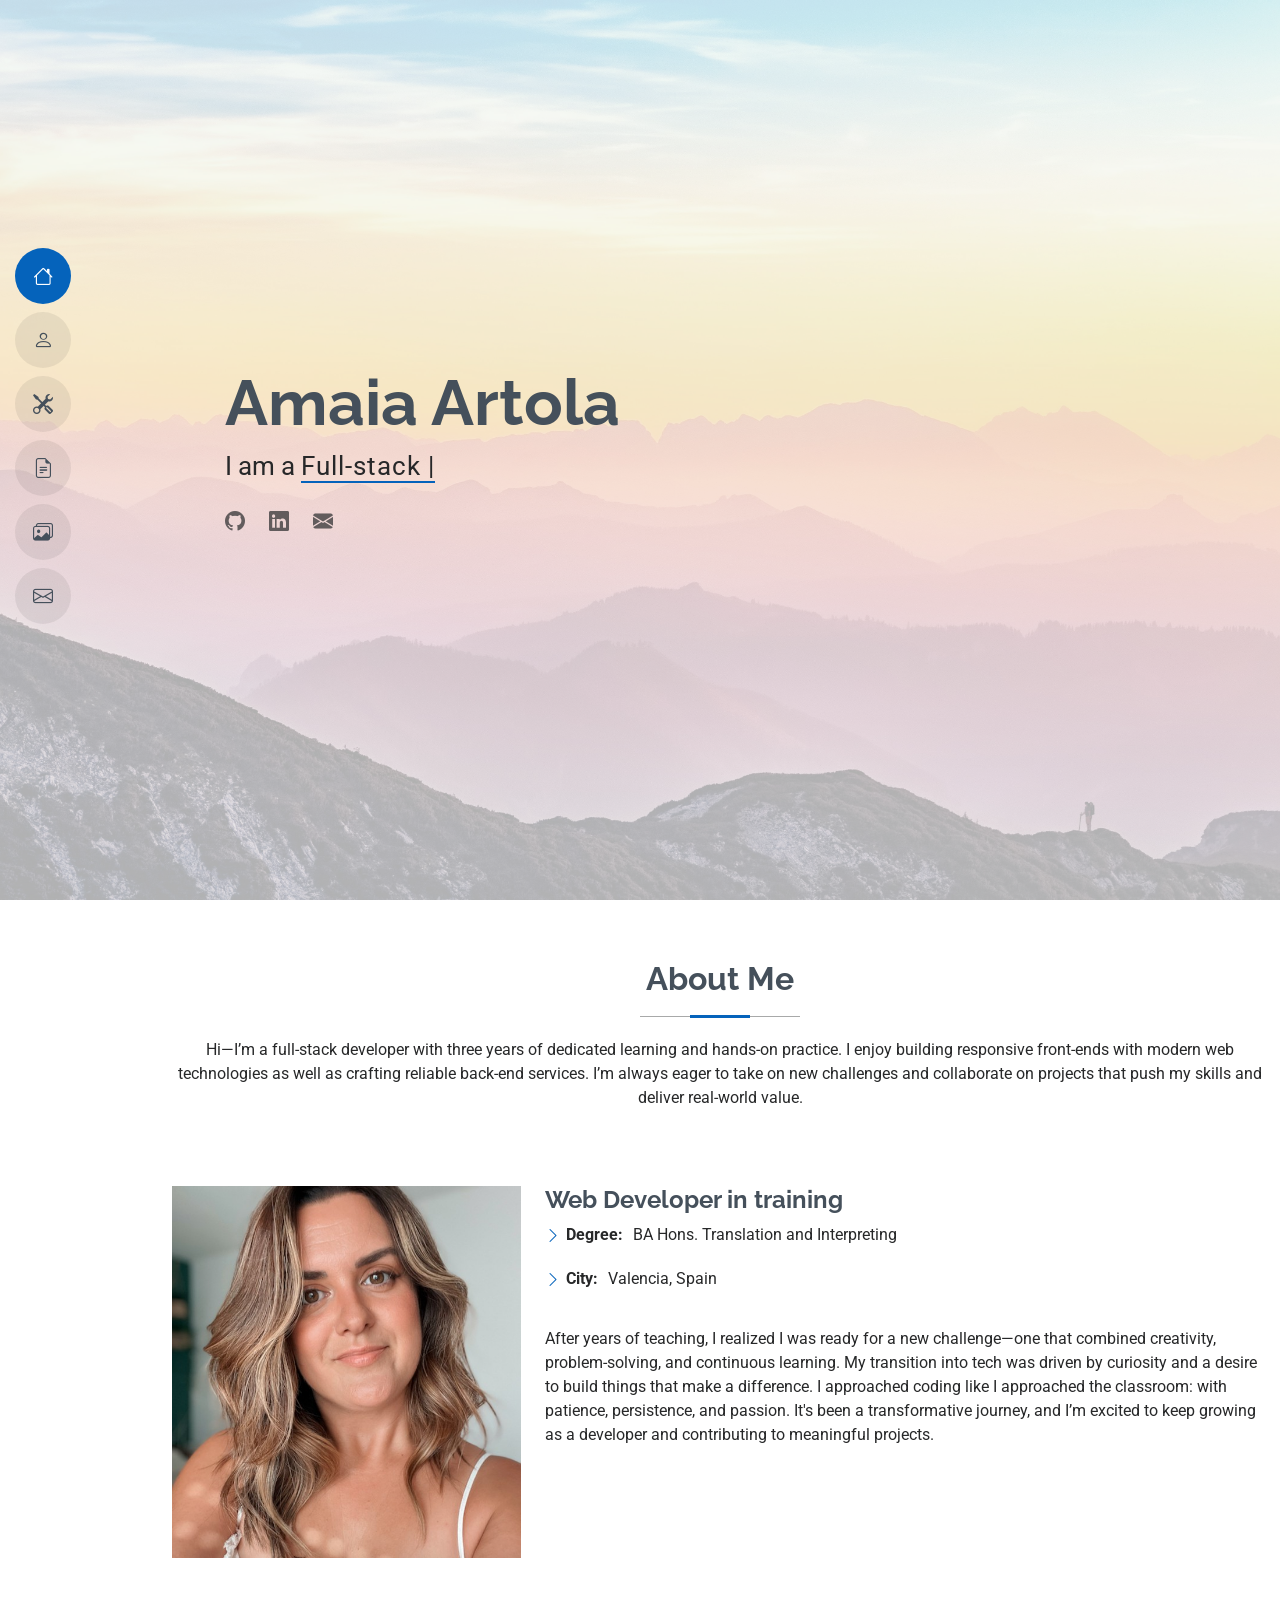
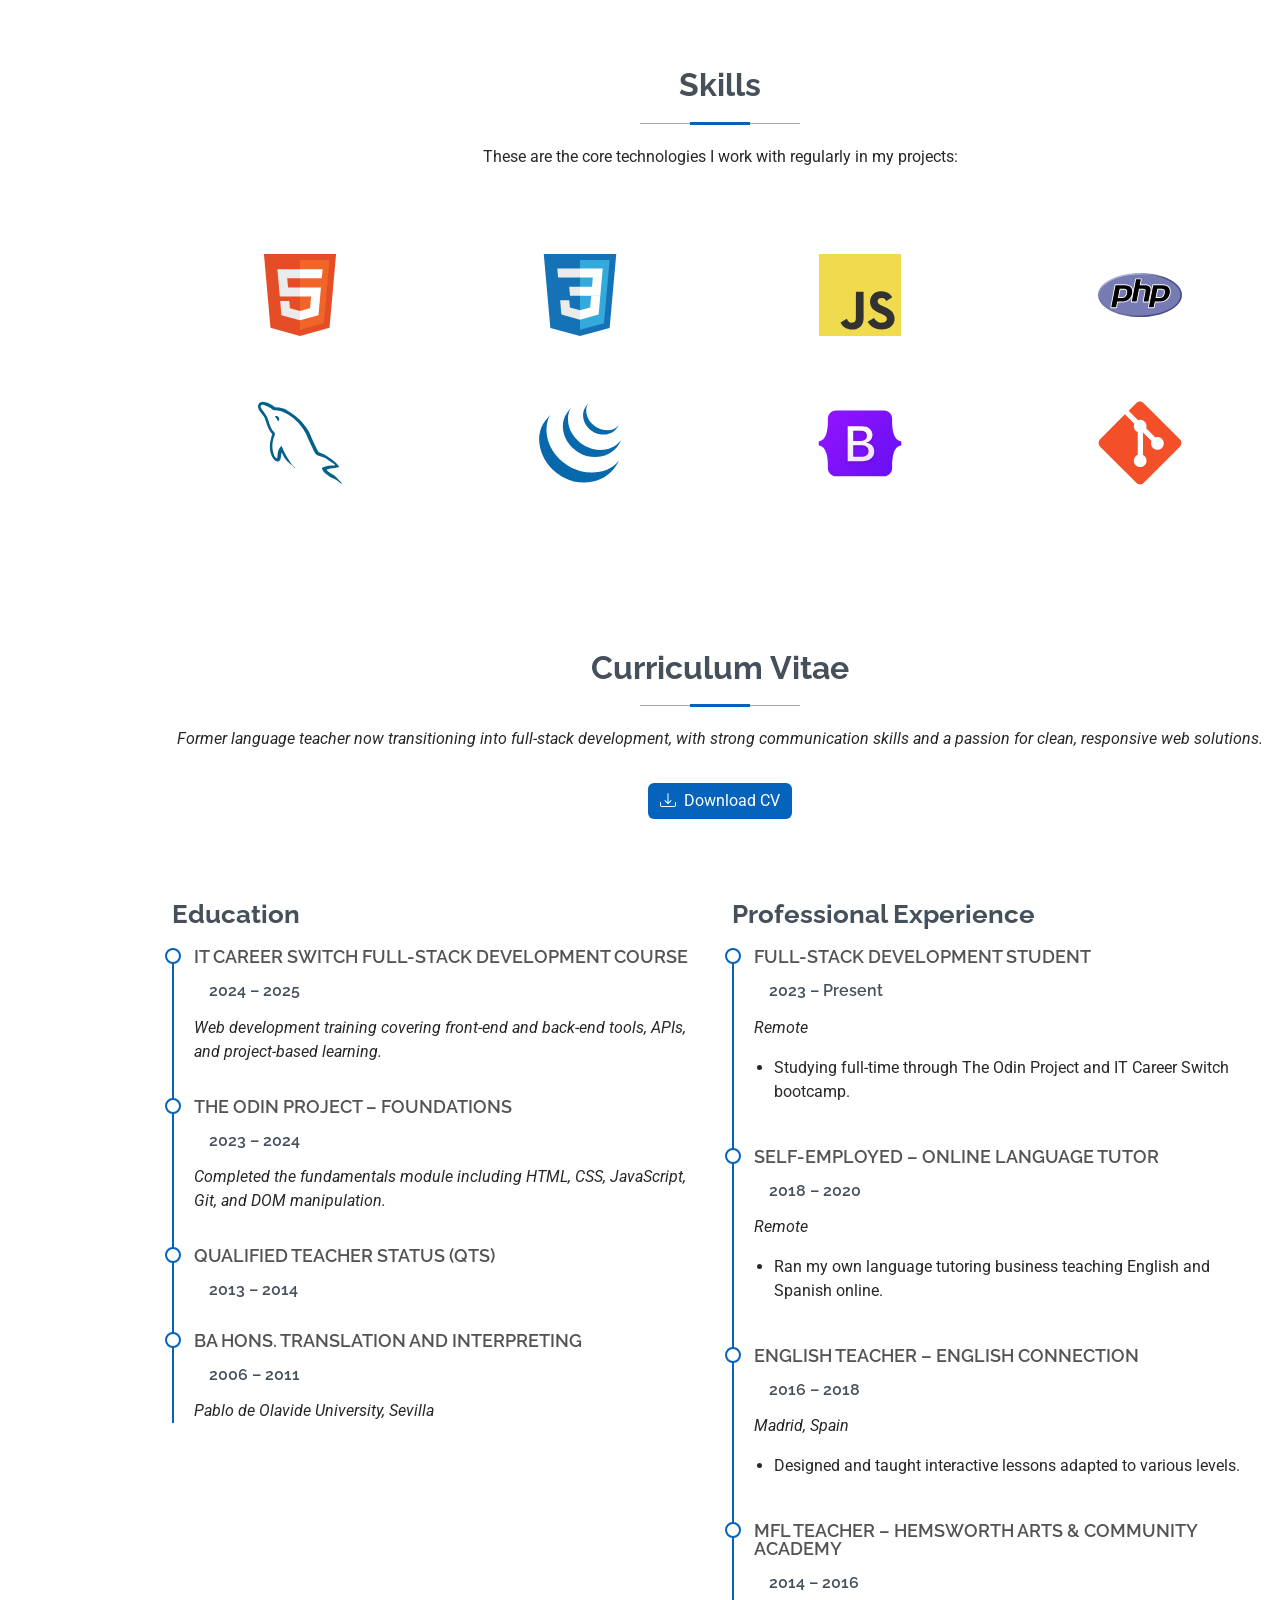
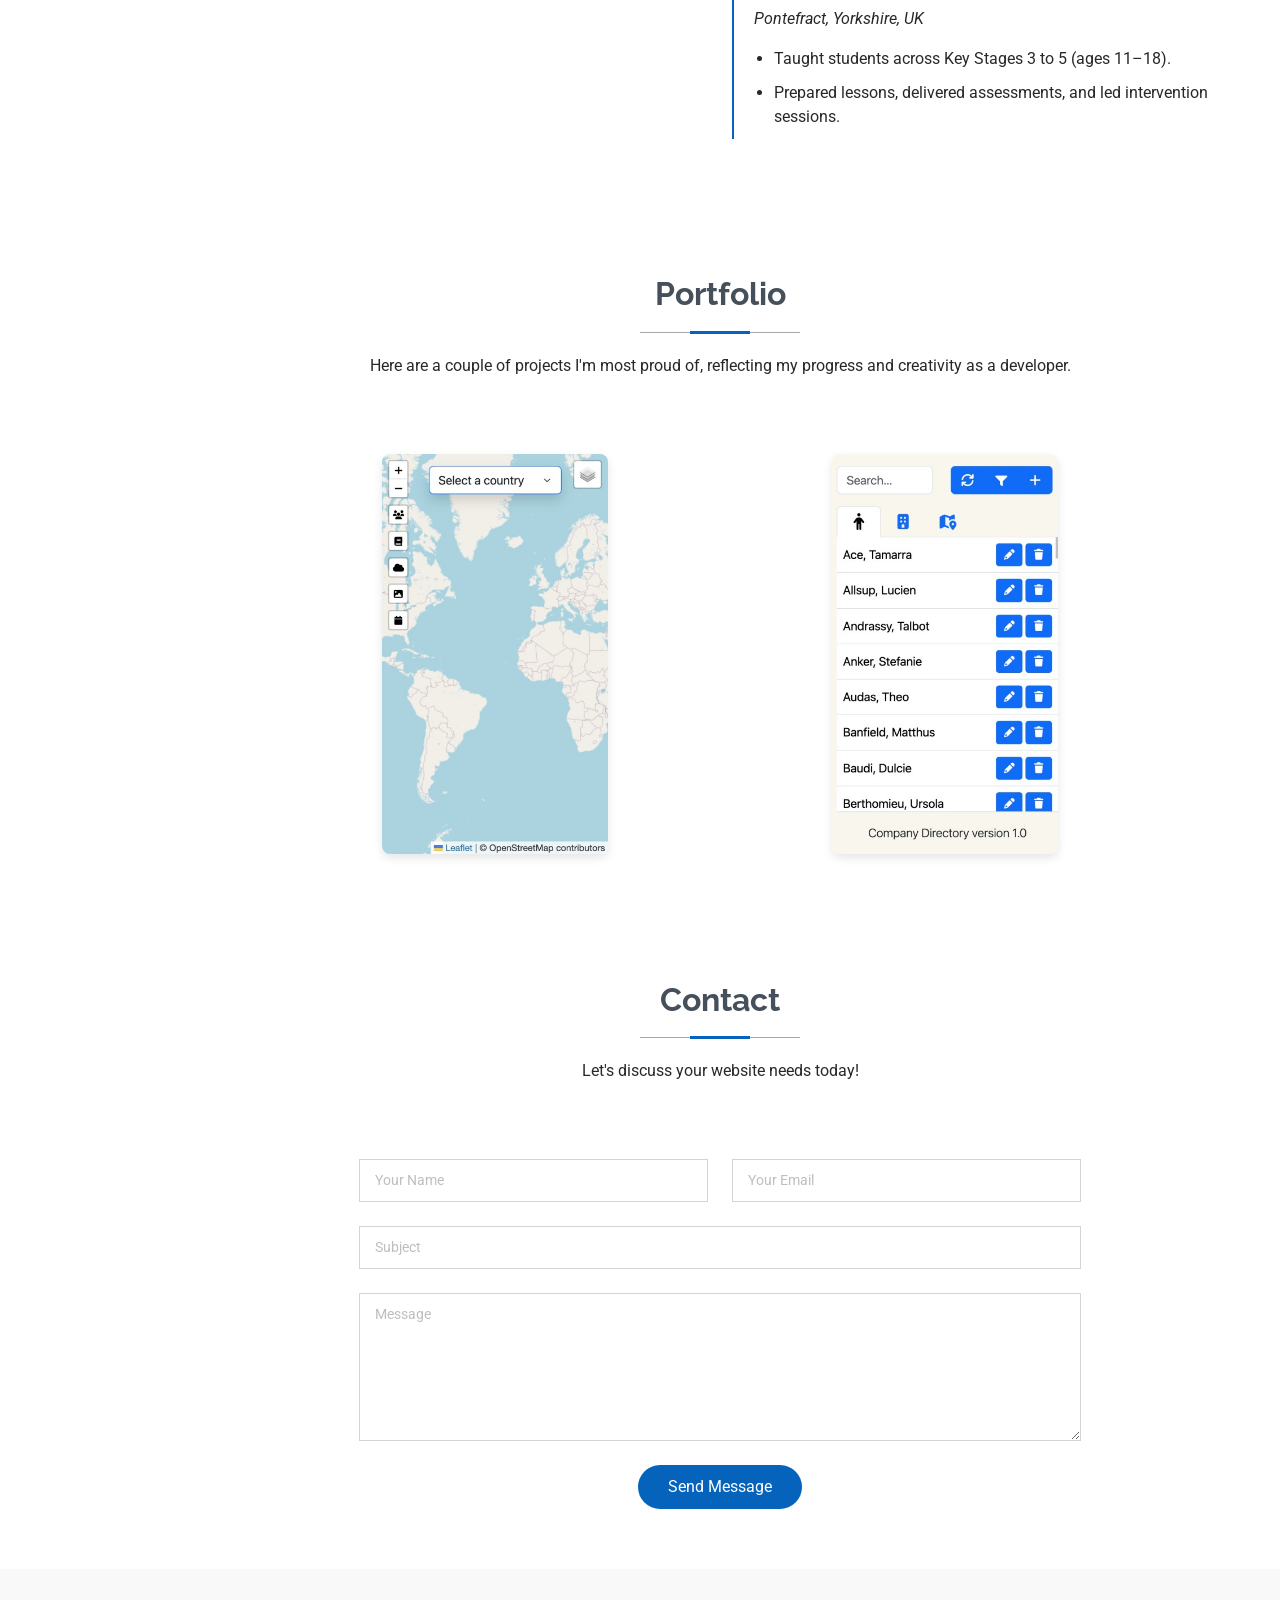
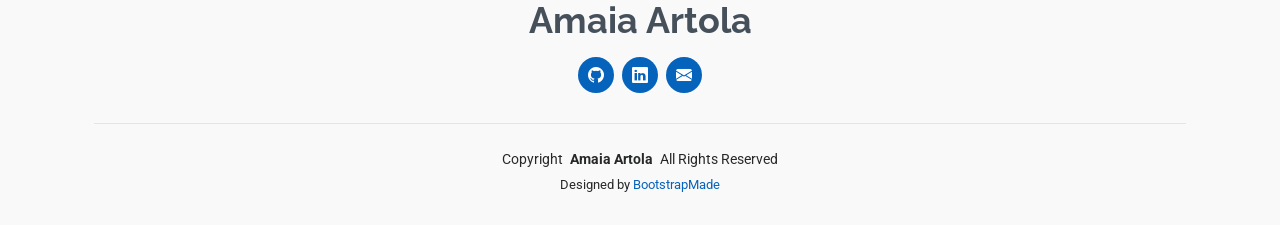
==== commit 90483c55: "Add donwload cv button" ====
--- a/index.html
+++ b/index.html
@@ -164,6 +164,13 @@
       <div class="container section-title" data-aos="fade-up">
         <h2>Curriculum Vitae</h2>
         <p><em>Former language teacher now transitioning into full-stack development, with strong communication skills and a passion for clean, responsive web solutions.</em></p>
+        
+        <a href="assets/cv/Amaia-Artola-CV.pdf" 
+          class="btn btn-custom d-inline-flex align-items-center mt-3" 
+          download>
+          <i class="bi bi-download me-2"></i> Download CV
+        </a>
+      
       </div><!-- End Section Title -->
 
       <div class="container">
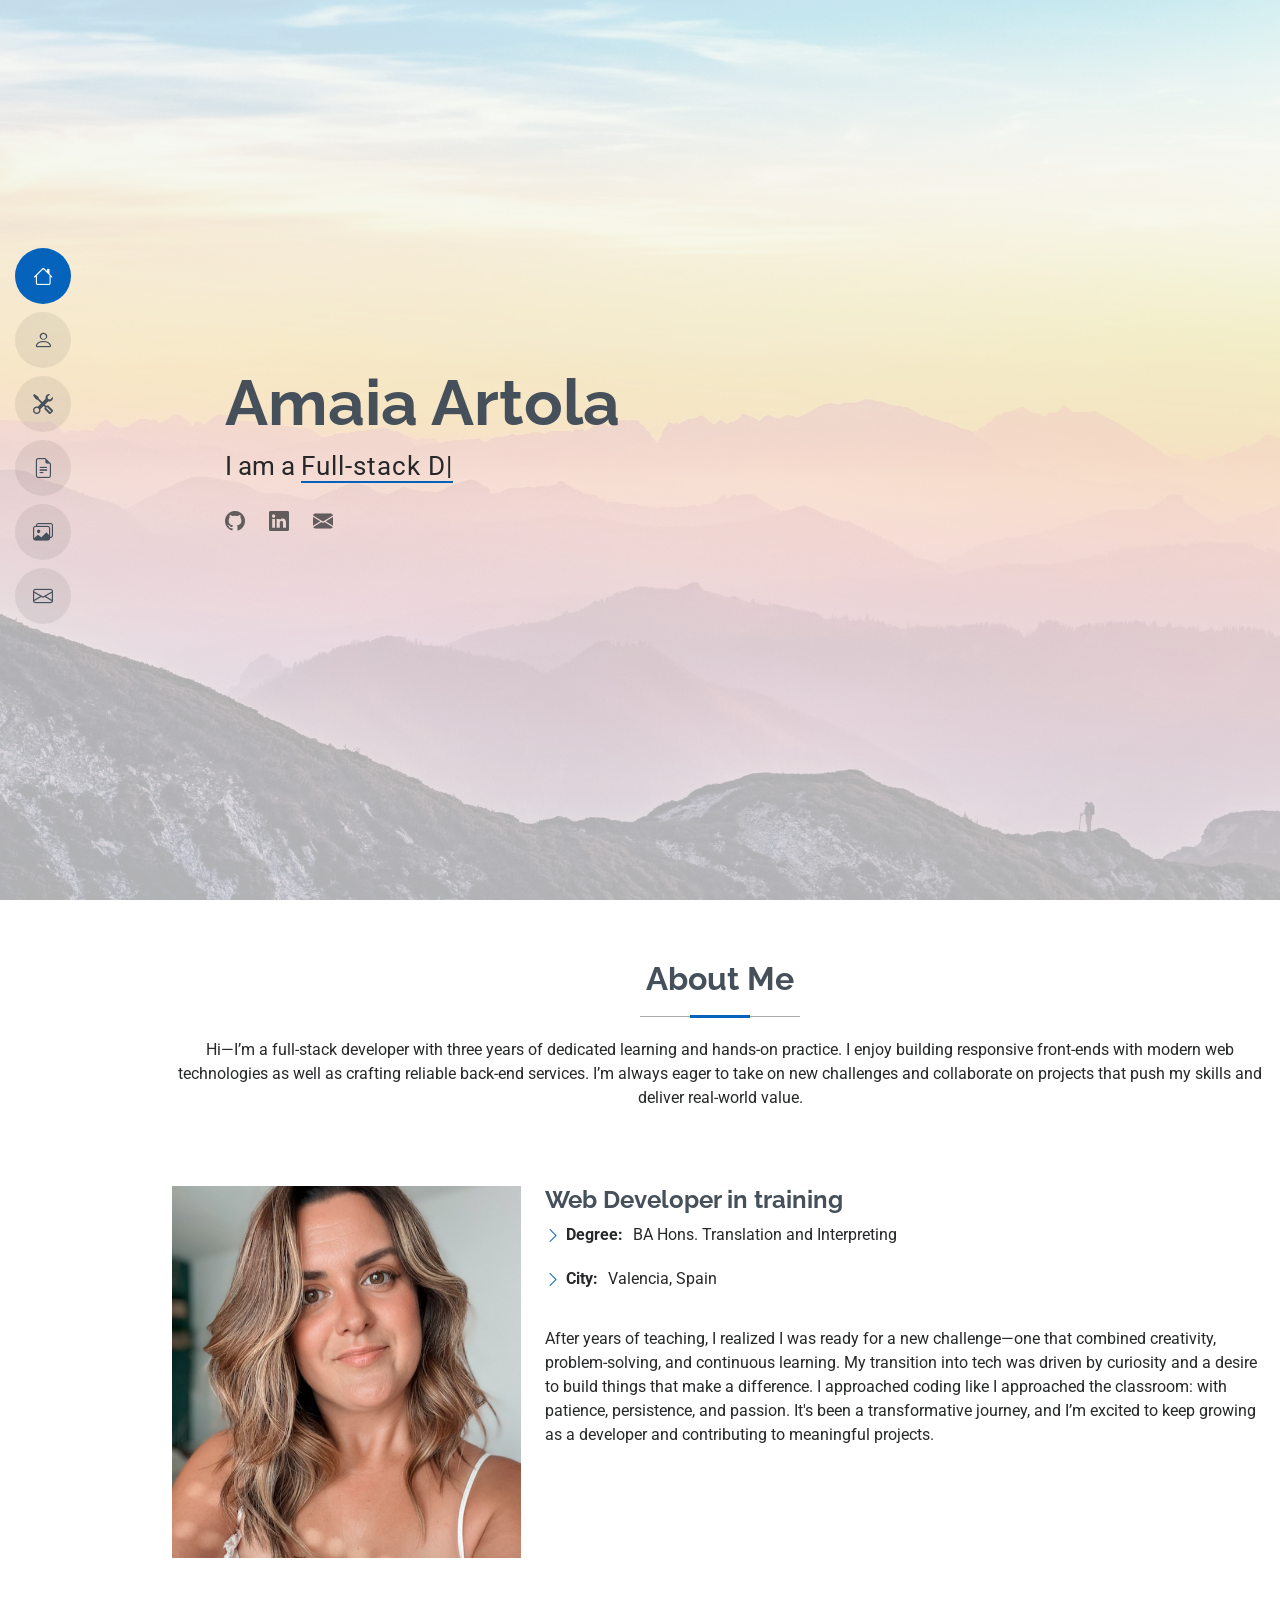
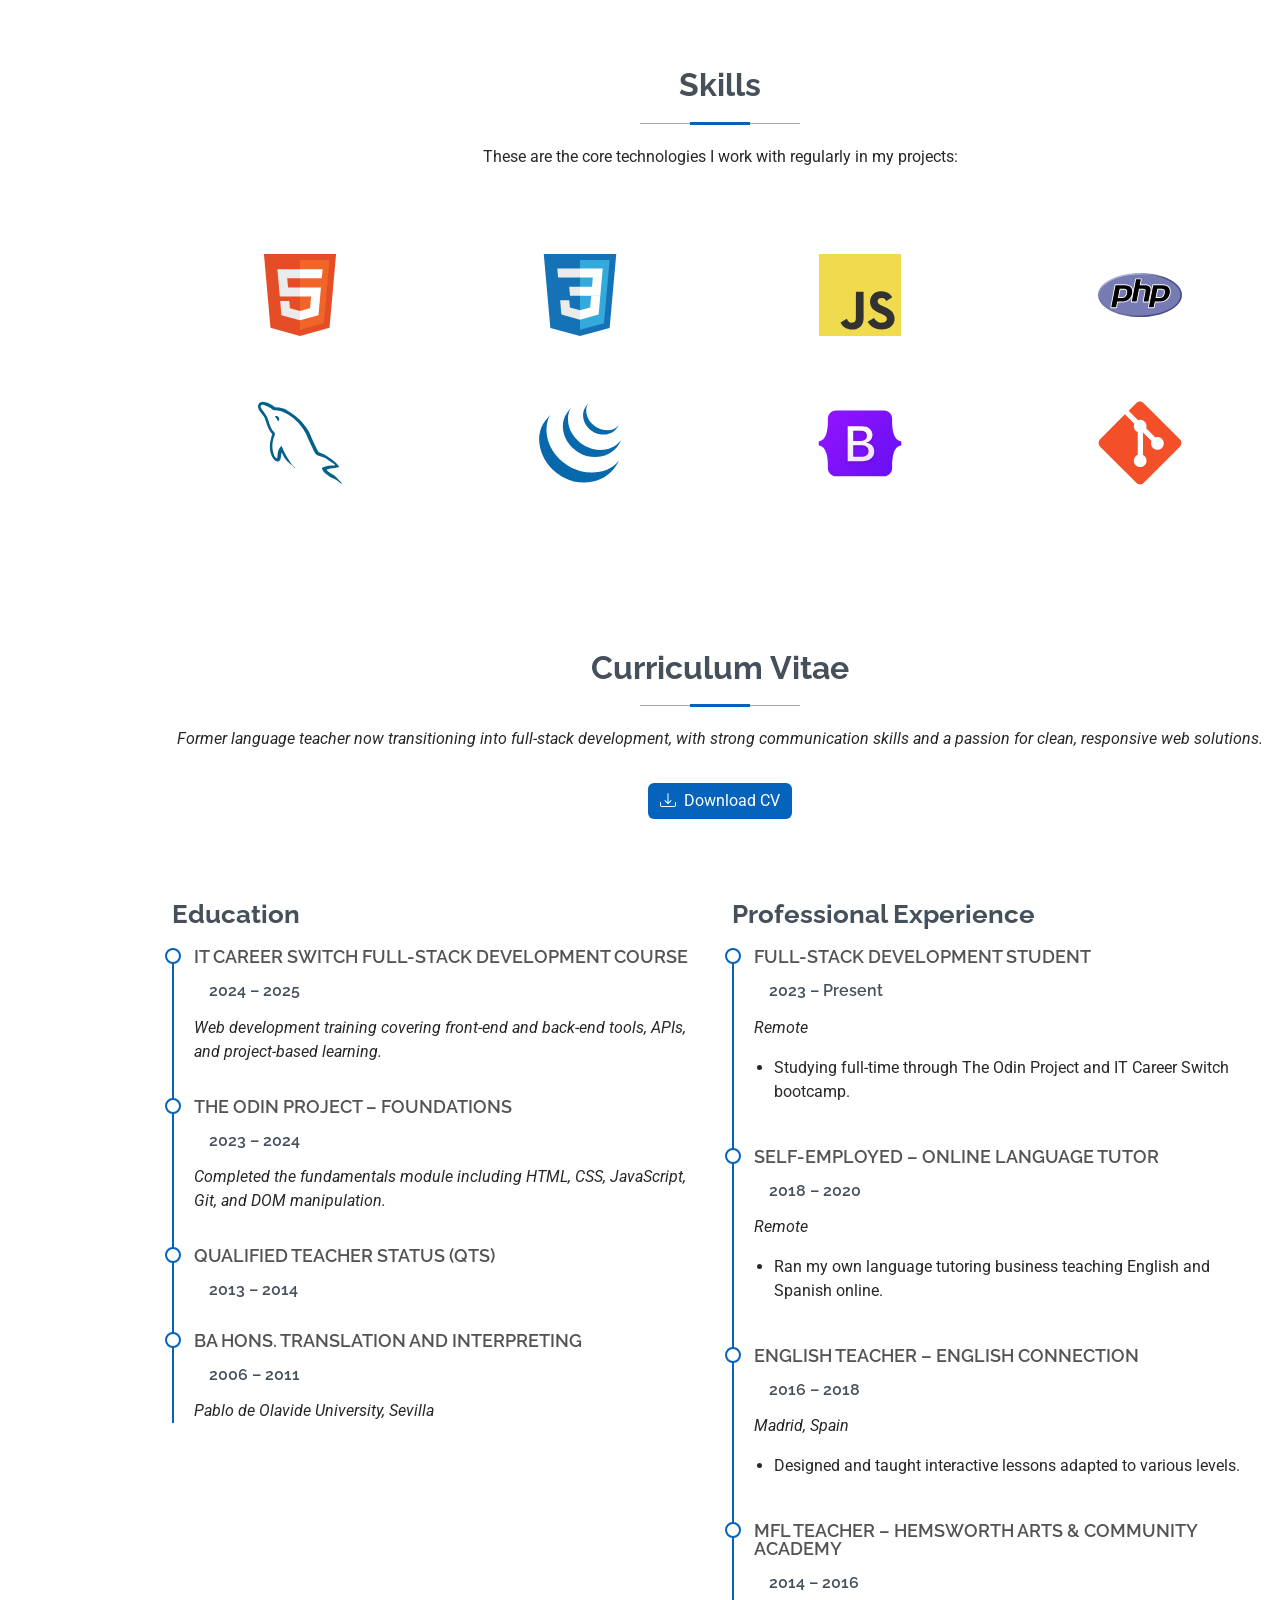
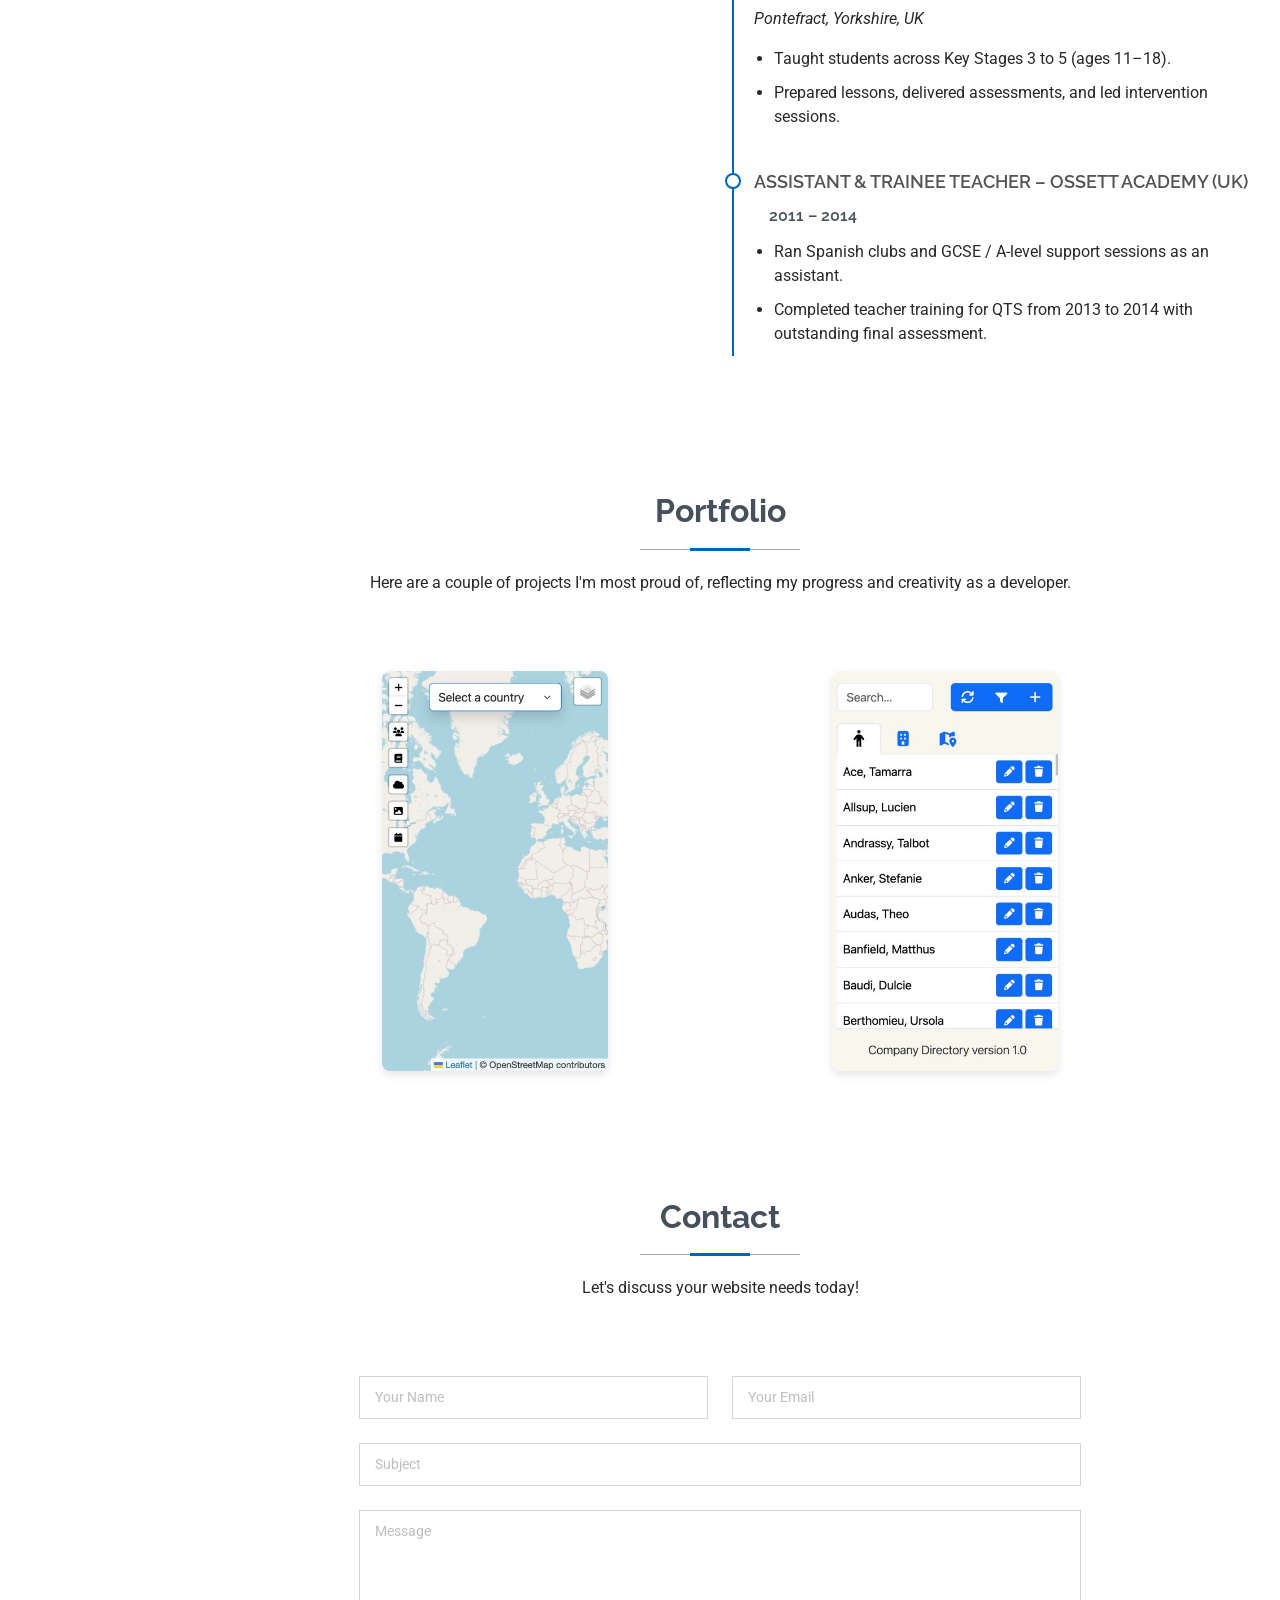
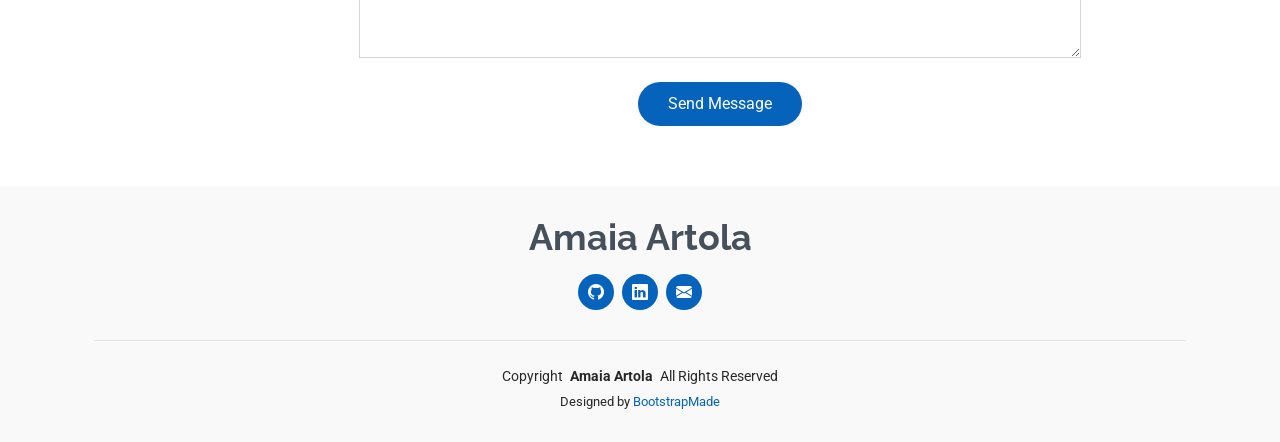
==== commit 84aae33d: "Complete cv" ====
--- a/index.html
+++ b/index.html
@@ -244,6 +244,15 @@
                 <li>Prepared lessons, delivered assessments, and led intervention sessions.</li>
               </ul>
             </div><!-- End CV Item -->
+            
+            <div class="cv-item">
+              <h4>Assistant &amp; Trainee Teacher – Ossett Academy (UK)</h4>
+              <h5>2011 – 2014</h5>
+              <ul>
+                <li>Ran Spanish clubs and GCSE / A-level support sessions as an assistant.</li>
+                <li>Completed teacher training for QTS from 2013 to 2014 with outstanding final assessment.</li>
+              </ul>
+            </div><!-- End CV Item -->
 
           </div>
 
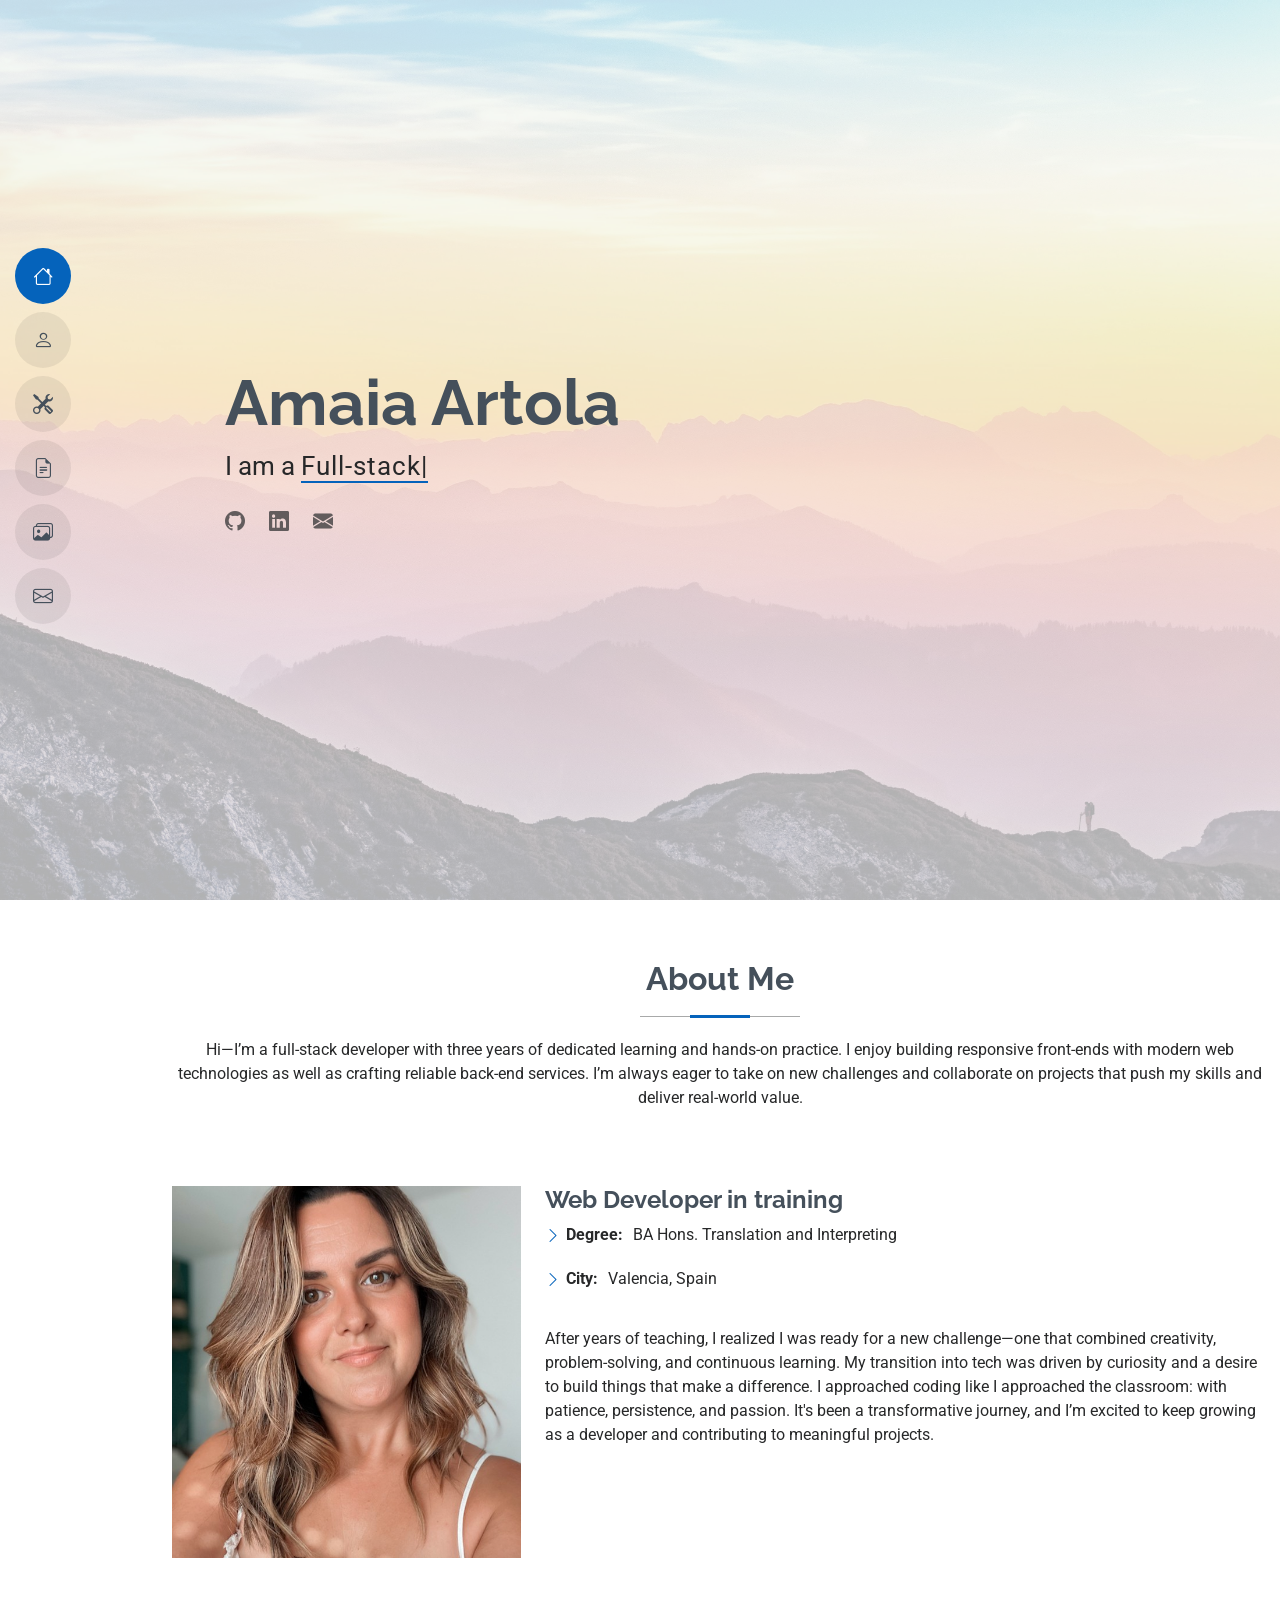
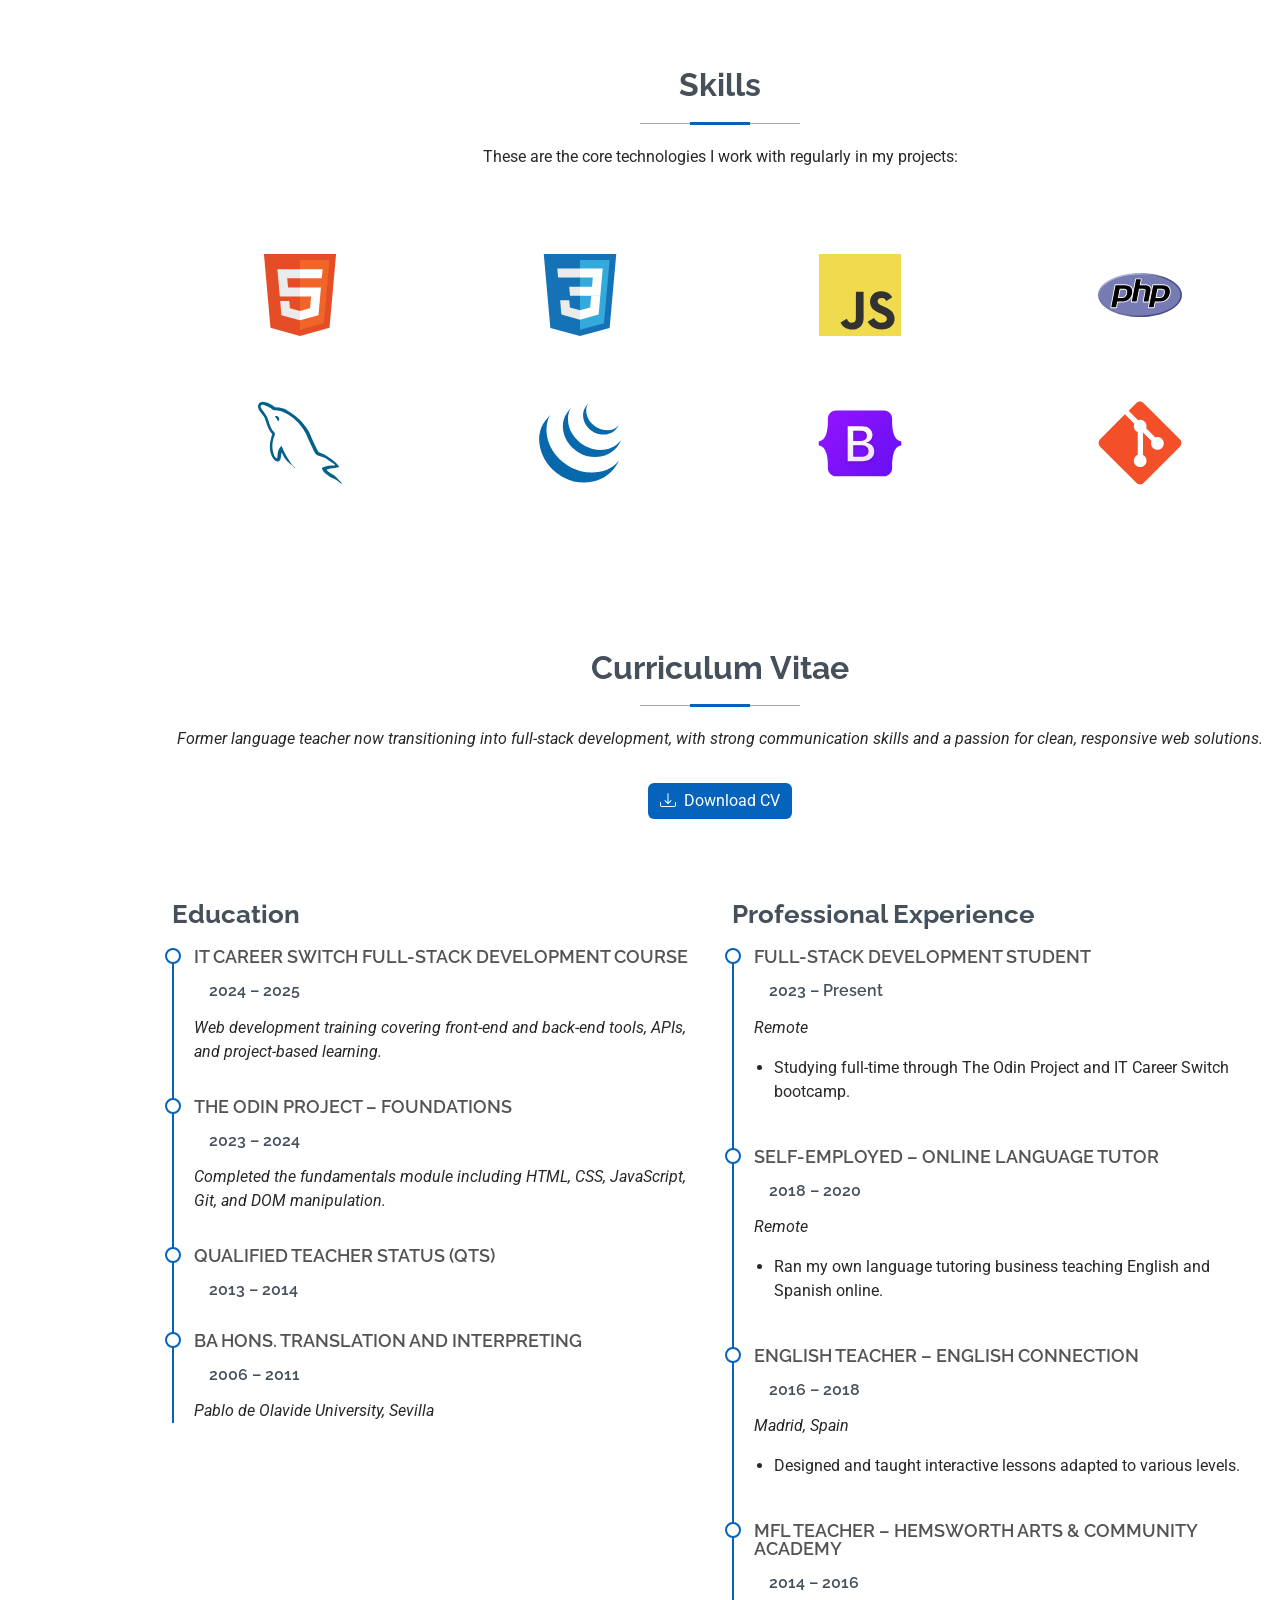
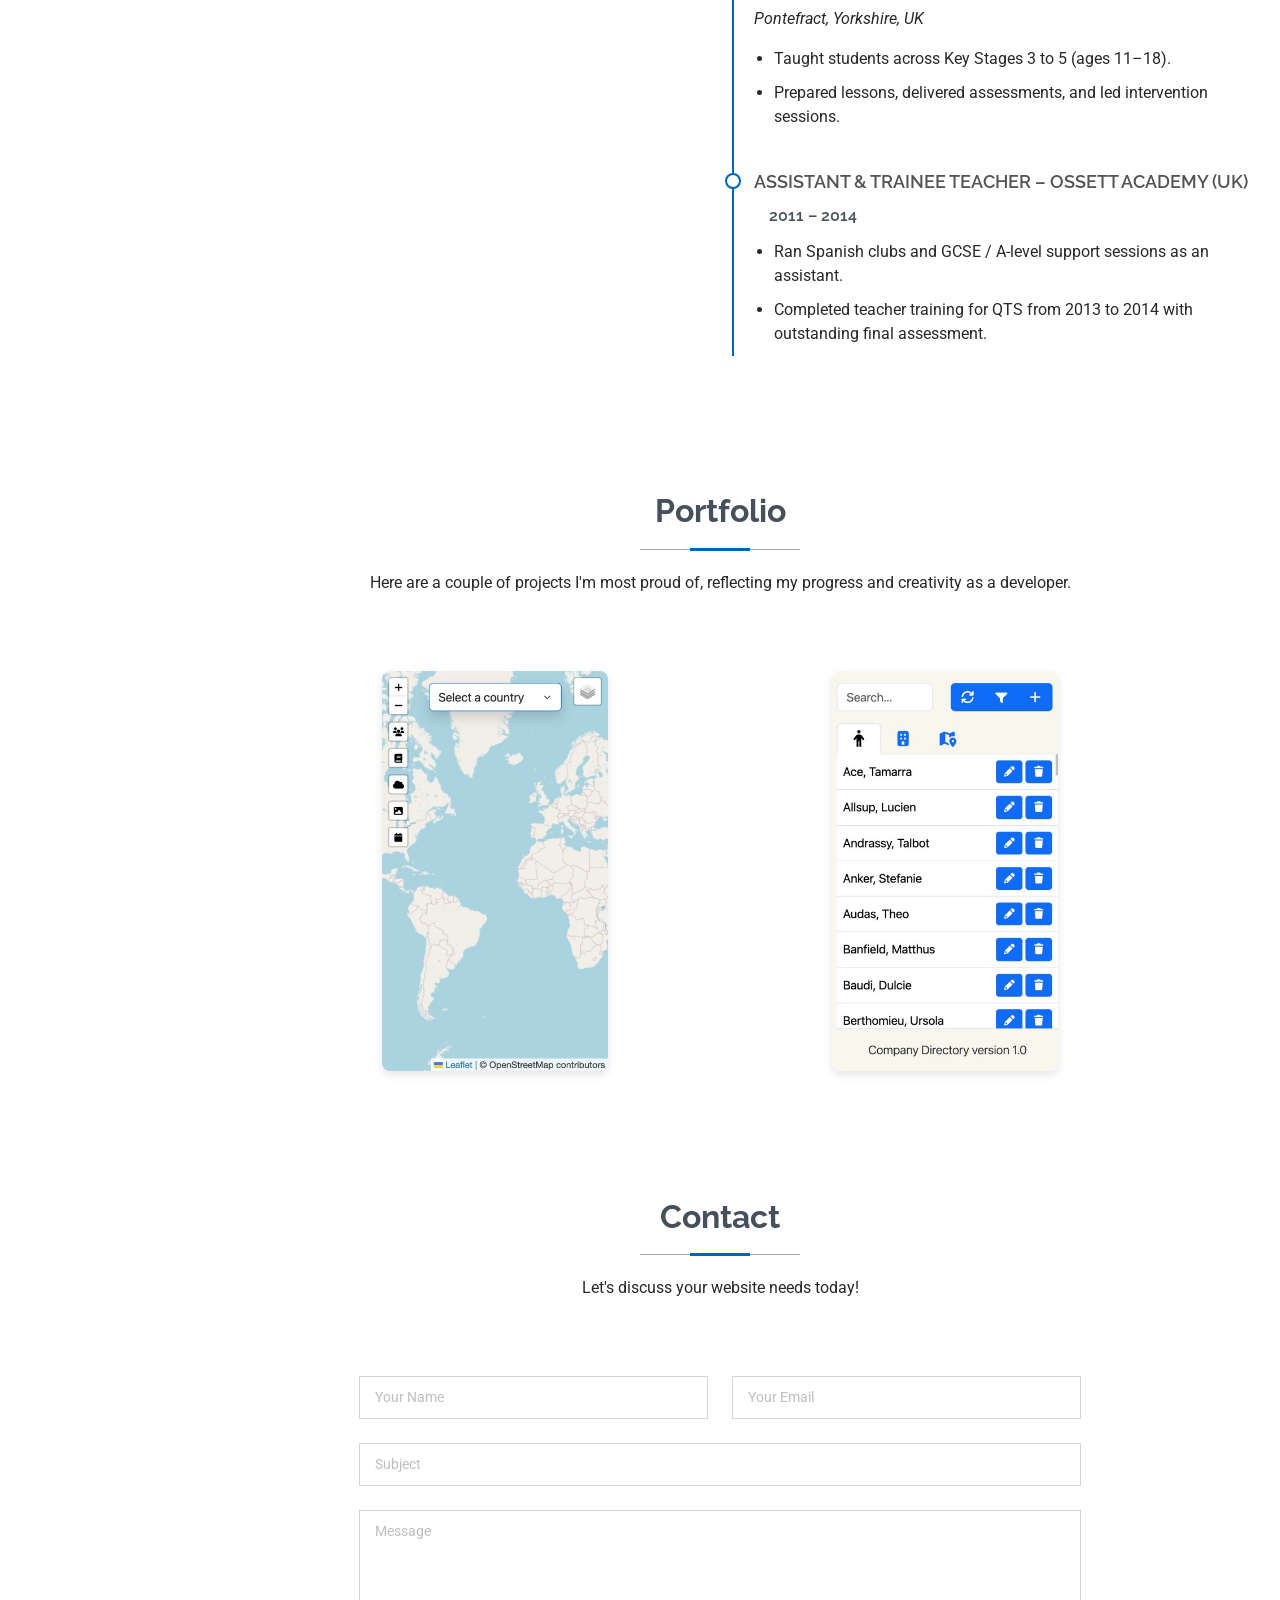
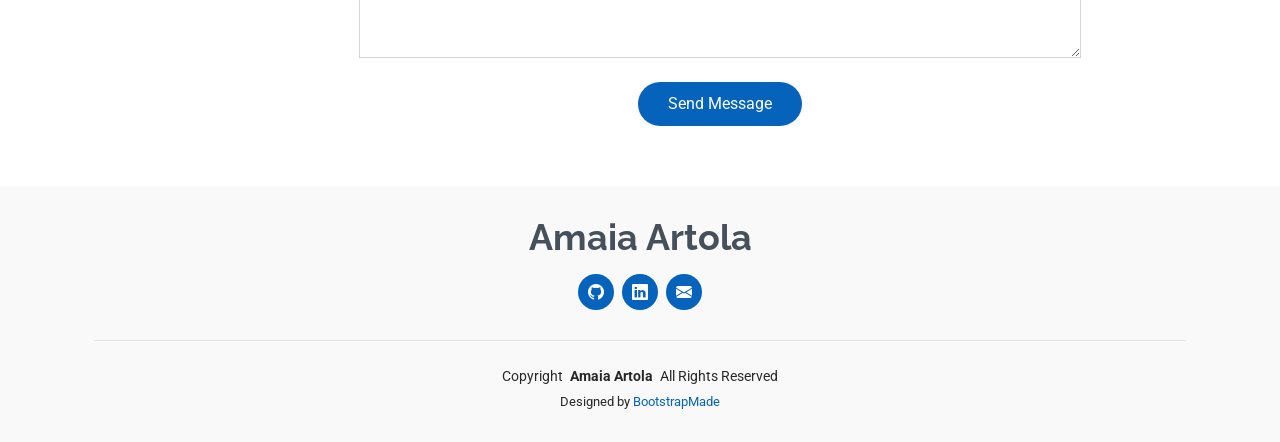
==== commit 45050c9f: "Add projects subfolder with portfolio projects" ====
--- a/index.html
+++ b/index.html
@@ -244,7 +244,7 @@
                 <li>Prepared lessons, delivered assessments, and led intervention sessions.</li>
               </ul>
             </div><!-- End CV Item -->
-            
+
             <div class="cv-item">
               <h4>Assistant &amp; Trainee Teacher – Ossett Academy (UK)</h4>
               <h5>2011 – 2014</h5>
@@ -332,7 +332,7 @@
           <li class="col-6 mb-1"><i class="bi bi-check2 me-1 text-primary"></i>MySQL</li>
         </ul>
 
-        <a href="https://amaiaartola.com/gazetter" target="_blank" class="btn btn-custom d-inline-flex align-items-center me-2">
+        <a href="projects/gazetter/" target="_blank" class="btn btn-custom d-inline-flex align-items-center me-2">
           <i class="bi bi-link-45deg me-2"></i> Launch App
         </a>
         <a href="https://github.com/digweed67/amaiaArtola/tree/main/project1" target="_blank" class="btn btn-dark d-inline-flex align-items-center">
@@ -366,7 +366,7 @@
           <li class="col-6 mb-1"><i class="bi bi-check2 me-1 text-primary"></i>MySQLi</li>
         </ul>
 
-        <a href="https://amaiaartola.com/company-directory/public" target="_blank" class="btn btn-custom d-inline-flex align-items-center me-2">
+        <a href="projects/company-directory/public/" target="_blank" class="btn btn-custom d-inline-flex align-items-center me-2">
           <i class="bi bi-link-45deg me-2"></i> Launch App
         </a>
         <a href="https://github.com/digweed67/amaiaArtola/tree/main/project2" target="_blank" class="btn btn-dark d-inline-flex align-items-center">
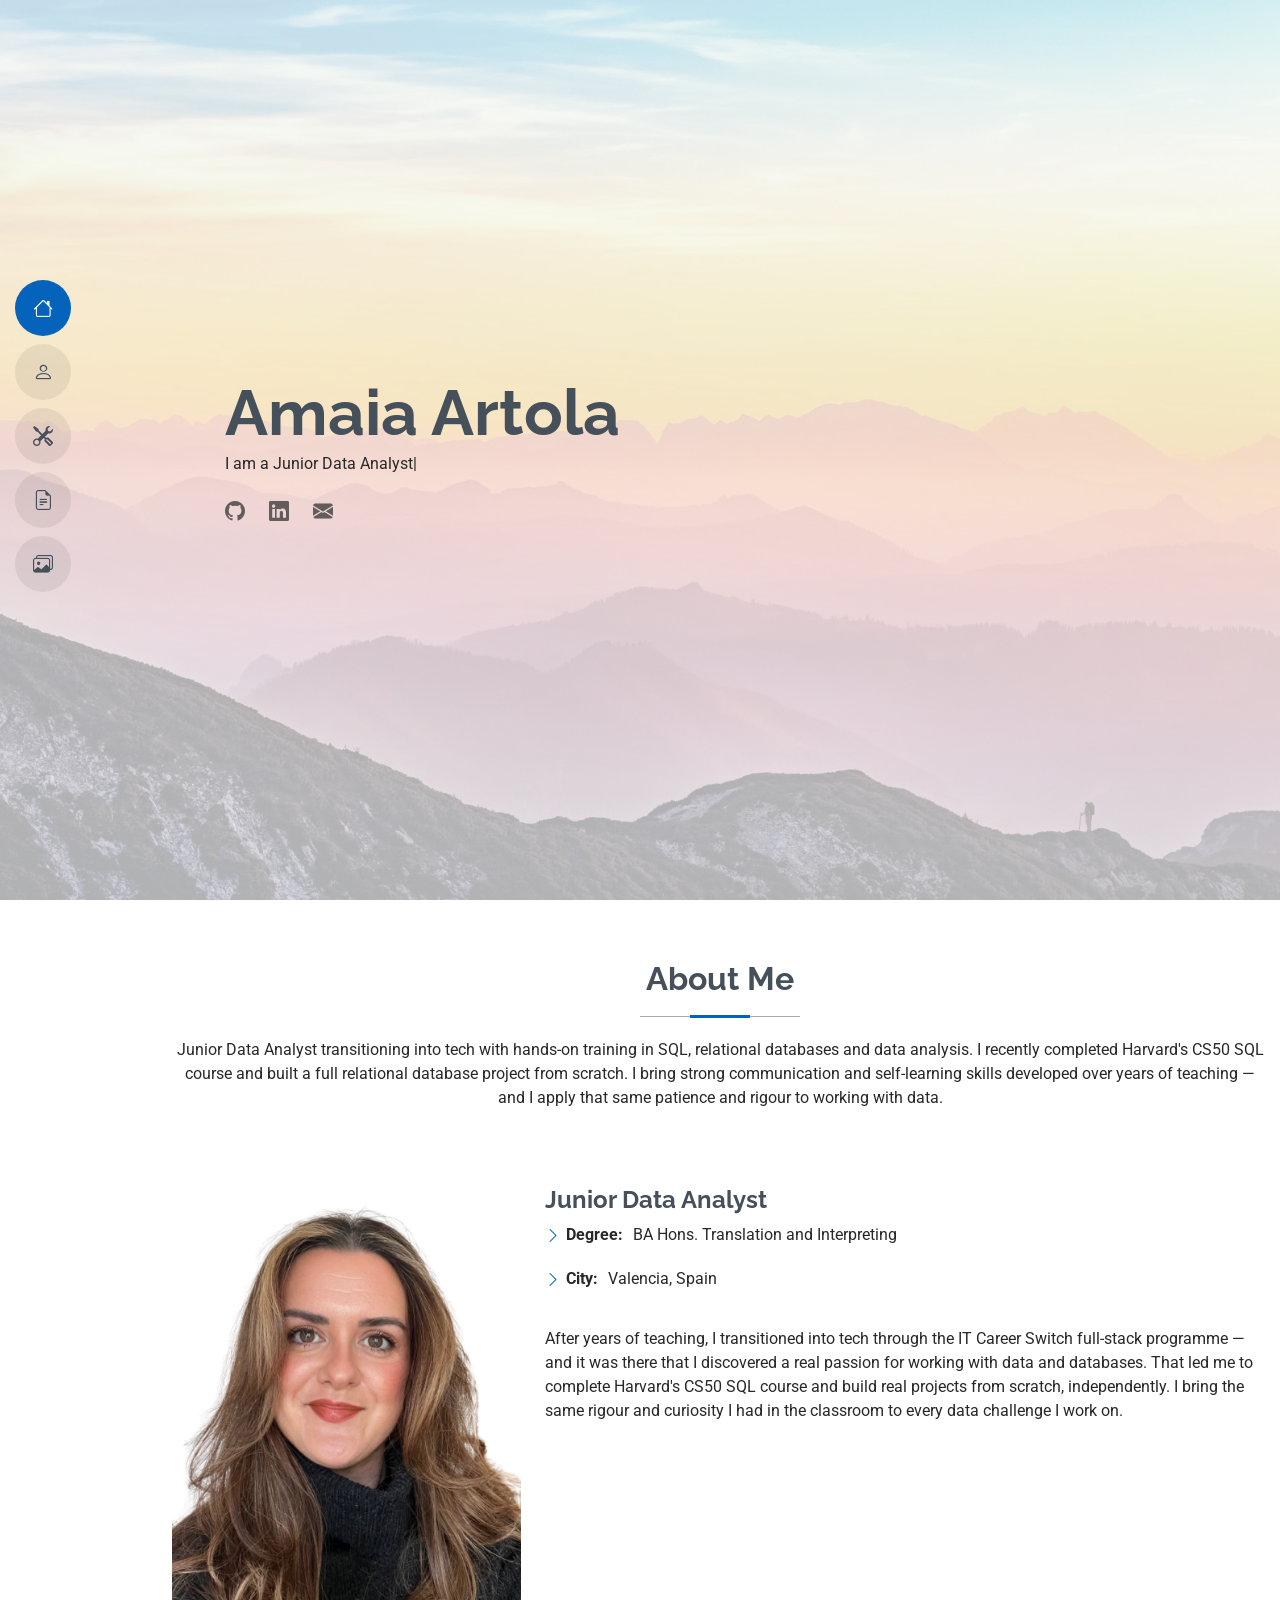
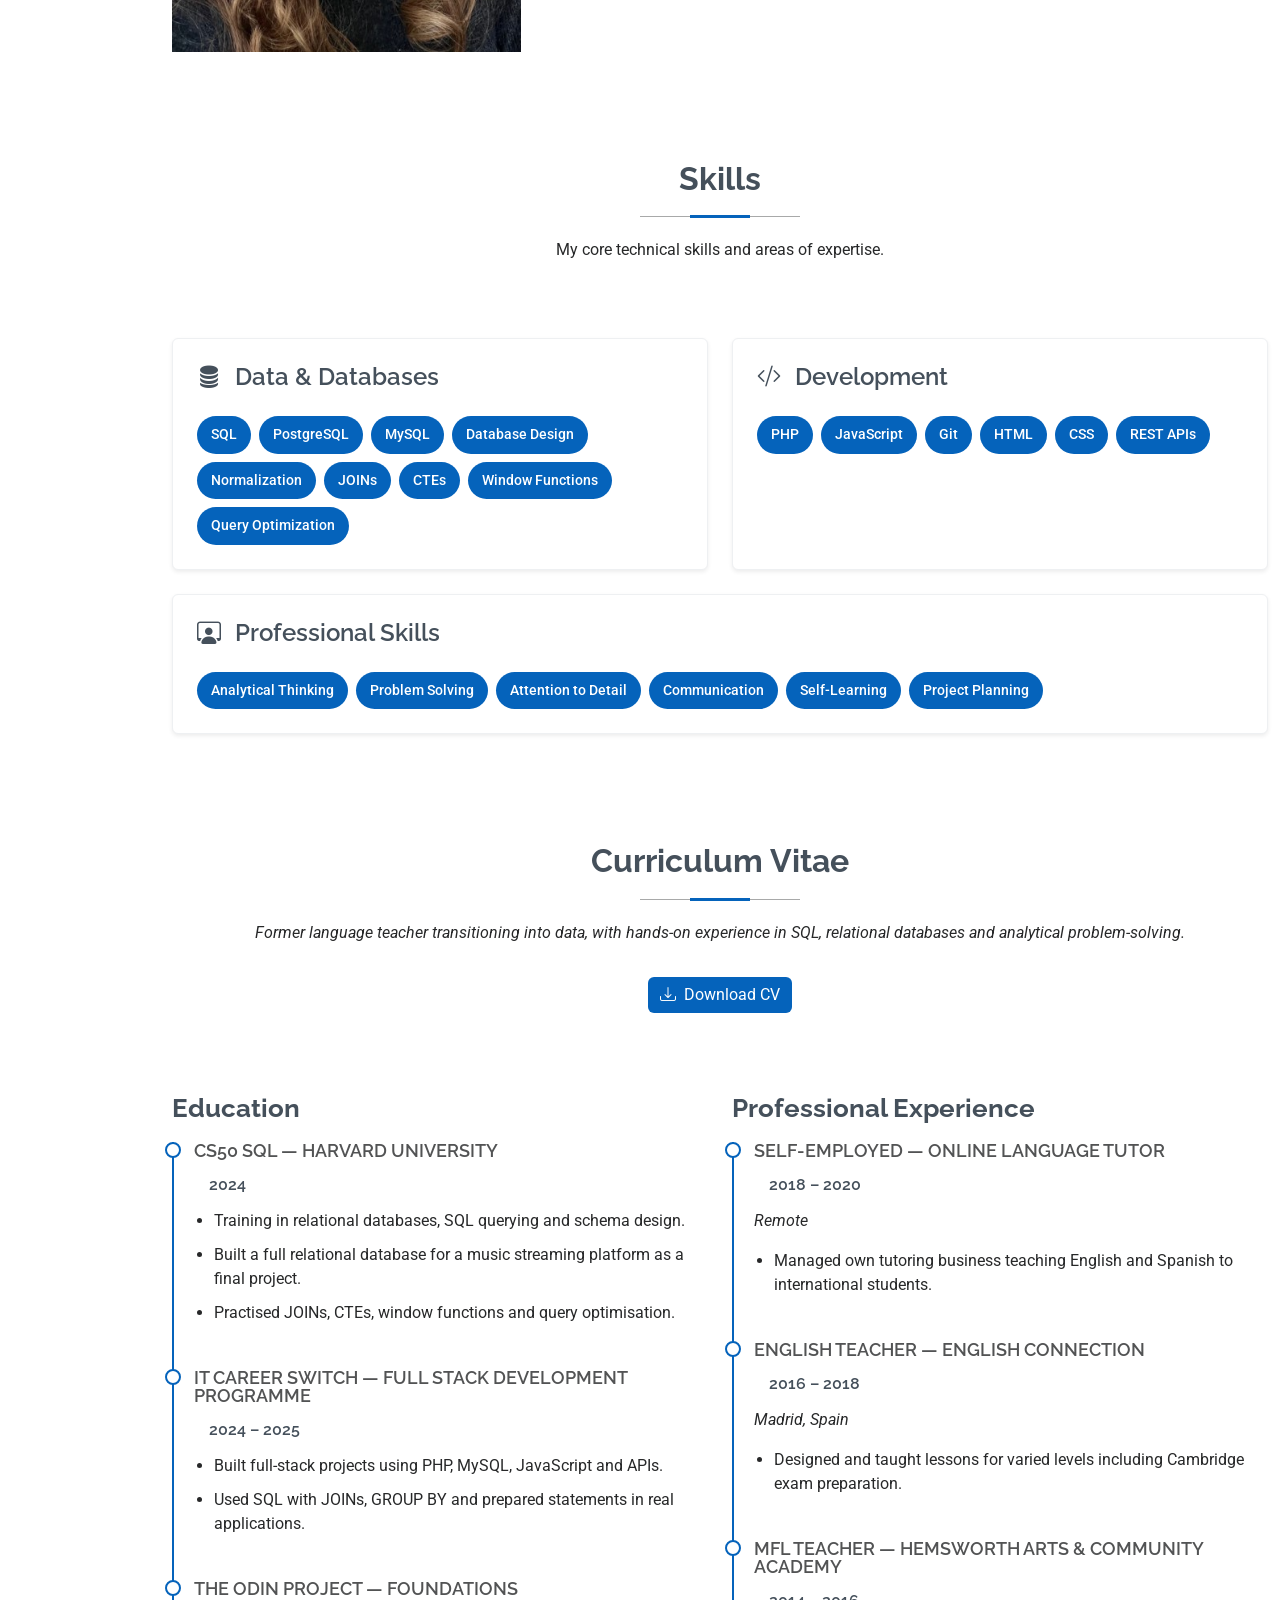
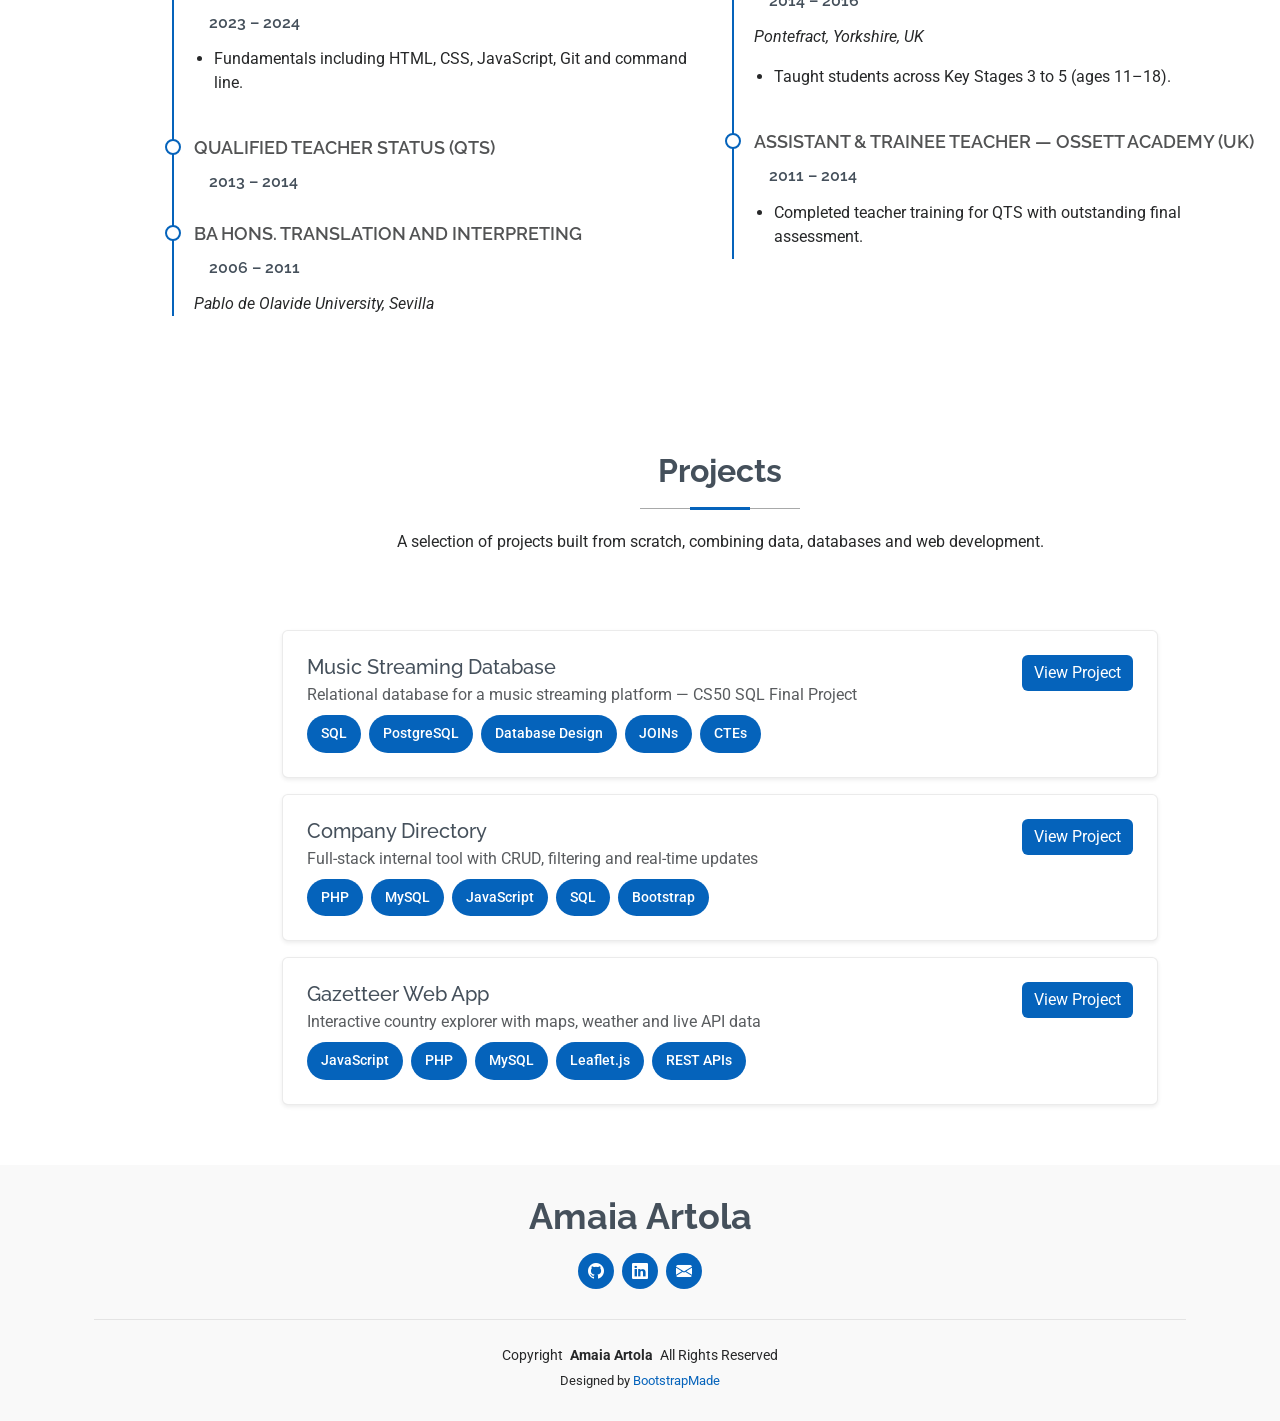
==== commit de282b42: "Update portfolio to data analyst profile" ====
--- a/index.html
+++ b/index.html
@@ -23,7 +23,7 @@
   
 
   <!-- Main CSS File -->
-  <link href="assets/css/main.clean.css" rel="stylesheet">
+  <link href="assets/css/main.css" rel="stylesheet">
 
   <!-- =======================================================
   * Template Name: MyResume
@@ -46,8 +46,7 @@
         <li><a href="#about"><i class="bi bi-person navicon"></i><span>About</span></a></li>
         <li><a href="#skills"><i class="bi bi-tools navicon"></i><span>Skills</span></a></li>
         <li><a href="#cv"><i class="bi bi-file-earmark-text navicon"></i><span>CV</span></a></li>
-        <li><a href="#portfolio"><i class="bi bi-images navicon"></i><span>Portfolio</span></a></li>
-        <li><a href="#contact"><i class="bi bi-envelope navicon"></i><span>Contact</span></a></li>
+        <li><a href="#portfolio"><i class="bi bi-images navicon"></i><span>Projects</span></a></li>
       </ul>
     </nav>
 
@@ -64,10 +63,10 @@
         <div class="row justify-content-center">
           <div class="col-lg-9">
             <h2>Amaia Artola</h2>
-            <p>I am a <span class="typed" data-typed-items="Full-stack Developer">Full Stack Developer</span><span class="typed-cursor typed-cursor--blink" aria-hidden="true"></span></p>
-            <div class="social-links">
+              I am a <span class="typed" data-typed-items="Junior Data Analyst">Junior Data Analyst</span>            
+              <div class="social-links">
               <a href="https://github.com/digweed67/" target="_blank" ="My github profile"><i class="bi bi-github"></i></a>
-              <a href="https://linkedin.com/in/yourusername" target="_blank"><i class="bi bi-linkedin"></i></a>
+              <a href="https://www.linkedin.com/in/amaia-artola-aa337a322/" target="_blank"><i class="bi bi-linkedin"></i></a>
               <a href="mailto:amaia.artola@gmail.com" target="_blank" title="Email me"><i class="bi bi-envelope-fill"></i></a>
             </div>
           </div>
@@ -82,17 +81,16 @@
       <!-- Section Title -->
       <div class="container section-title" data-aos="fade-up">
         <h2>About Me</h2>
-        <p>Hi—I’m a full‑stack developer with three years of dedicated learning and hands‑on practice. I enjoy building responsive front‑ends with modern web technologies as well as crafting reliable back‑end services. I’m always eager to take on new challenges and collaborate on projects that push my skills and deliver real‑world value.</p>
-      </div><!-- End Section Title -->
+          <p>Junior Data Analyst transitioning into tech with hands-on training in SQL, relational databases and data analysis. I recently completed Harvard's CS50 SQL course and built a full relational database project from scratch. I bring strong communication and self-learning skills developed over years of teaching — and I apply that same patience and rigour to working with data.</p>      </div><!-- End Section Title -->
 
       <div class="container" data-aos="fade-up" data-aos-delay="100">
 
         <div class="row gy-4 justify-content-center">
           <div class="col-lg-4">
-            <img src="assets/img/profile-img.jpg" class="img-fluid" alt="">
+            <img src="assets/img/profile-img.png" class="img-fluid" alt="">
           </div>
           <div class="col-lg-8 content">
-            <h2>Web Developer in training</h2>
+            <h2>Junior Data Analyst</h2>
             <div class="row">
               <div class="col-lg-8">
                 <ul>
@@ -102,7 +100,7 @@
               </div>
             </div>
             <p class="py-3">
-              After years of teaching, I realized I was ready for a new challenge—one that combined creativity, problem-solving, and continuous learning. My transition into tech was driven by curiosity and a desire to build things that make a difference. I approached coding like I approached the classroom: with patience, persistence, and passion. It's been a transformative journey, and I’m excited to keep growing as a developer and contributing to meaningful projects.
+              After years of teaching, I transitioned into tech through the IT Career Switch full-stack programme — and it was there that I discovered a real passion for working with data and databases. That led me to complete Harvard's CS50 SQL course and build real projects from scratch, independently. I bring the same rigour and curiosity I had in the classroom to every data challenge I work on.
             </p>
           </div>
         </div>
@@ -113,49 +111,83 @@
 
 
    <!-- Skills Section -->
-<section id="skills" class="skills section py-5 mb-5">
-
-  <!-- Section Title -->
+<!-- Skills Section -->
+<section id="skills" class="skills section py-5">
+
   <div class="container section-title" data-aos="fade-up">
     <h2>Skills</h2>
-    <p>These are the core technologies I work with regularly in my projects:</p>
-  </div><!-- End Section Title -->
+    <p>My core technical skills and areas of expertise.</p>
+  </div>
 
   <div class="container" data-aos="fade-up" data-aos-delay="100">
-    <div class="row justify-content-center g-4 text-center">
-
-      <div class="col-6 col-md-3">
-        <img src="assets/img/skills/html.svg" class="img-fluid skill-logo" alt="HTML" title="HTML">
-      </div>
-      <div class="col-6 col-md-3">
-        <img src="assets/img/skills/css.svg" class="img-fluid skill-logo" alt="CSS" title="CSS">
-      </div>
-      <div class="col-6 col-md-3">
-        <img src="assets/img/skills/javascript.svg" class="img-fluid skill-logo" alt="JavaScript" title="JavaScript">
-      </div>
-      <div class="col-6 col-md-3 mb-4">
-        <img src="assets/img/skills/php.svg" class="img-fluid skill-logo" alt="PHP" title="PHP">
-      </div>
-
-      <div class="col-6 col-md-3">
-        <img src="assets/img/skills/mysql.svg" class="img-fluid skill-logo" alt="MySQL" title="MySQL">
-      </div>
-      <div class="col-6 col-md-3">
-        <img src="assets/img/skills/jquery.svg" class="img-fluid skill-logo" alt="jQuery" title="jQuery">
-      </div>
-      <div class="col-6 col-md-3">
-        <img src="assets/img/skills/bootstrap.svg" class="img-fluid skill-logo" alt="Bootstrap" title="Bootstrap">
-      </div>
-      <div class="col-6 col-md-3">
-        <img src="assets/img/skills/git.svg" class="img-fluid skill-logo" alt="Git" title="Git">
-      </div>
-
-    </div>
+
+    <div class="row g-4">
+
+      <!-- Data & Databases -->
+      <div class="col-lg-6">
+        <div class="skill-card h-100 p-4 shadow-sm rounded">
+          <h4 class="mb-4">
+            <i class="bi bi-database-fill me-2"></i>
+            Data & Databases
+          </h4>
+
+          <div class="d-flex flex-wrap gap-2">
+            <span class="skill-badge">SQL</span>
+            <span class="skill-badge">PostgreSQL</span>
+            <span class="skill-badge">MySQL</span>
+            <span class="skill-badge">Database Design</span>
+            <span class="skill-badge">Normalization</span>
+            <span class="skill-badge">JOINs</span>
+            <span class="skill-badge">CTEs</span>
+            <span class="skill-badge">Window Functions</span>
+            <span class="skill-badge">Query Optimization</span>
+          </div>
+        </div>
+      </div>
+
+      <!-- Development -->
+      <div class="col-lg-6">
+        <div class="skill-card h-100 p-4 shadow-sm rounded">
+          <h4 class="mb-4">
+            <i class="bi bi-code-slash me-2"></i>
+            Development
+          </h4>
+
+          <div class="d-flex flex-wrap gap-2">
+            <span class="skill-badge">PHP</span>
+            <span class="skill-badge">JavaScript</span>
+            <span class="skill-badge">Git</span>
+            <span class="skill-badge">HTML</span>
+            <span class="skill-badge">CSS</span>
+            <span class="skill-badge">REST APIs</span>
+          </div>
+        </div>
+      </div>
+
+      <!-- Professional Skills -->
+      <div class="col-12">
+        <div class="skill-card p-4 shadow-sm rounded">
+          <h4 class="mb-4">
+            <i class="bi bi-person-workspace me-2"></i>
+            Professional Skills
+          </h4>
+
+          <div class="d-flex flex-wrap gap-2">
+            <span class="skill-badge">Analytical Thinking</span>
+            <span class="skill-badge">Problem Solving</span>
+            <span class="skill-badge">Attention to Detail</span>
+            <span class="skill-badge">Communication</span>
+            <span class="skill-badge">Self-Learning</span>
+            <span class="skill-badge">Project Planning</span>
+          </div>
+        </div>
+      </div>
+
+    </div>
+
   </div>
 
-</section><!-- /Skills Section -->
-
-
+</section>
 
     <!-- cv Section -->
     <section id="cv" class="cv section">
@@ -163,8 +195,7 @@
       <!-- Section Title -->
       <div class="container section-title" data-aos="fade-up">
         <h2>Curriculum Vitae</h2>
-        <p><em>Former language teacher now transitioning into full-stack development, with strong communication skills and a passion for clean, responsive web solutions.</em></p>
-        
+        <p><em>Former language teacher transitioning into data, with hands-on experience in SQL, relational databases and analytical problem-solving.</em></p>        
         <a href="assets/cv/Amaia-Artola-CV.pdf" 
           class="btn btn-custom d-inline-flex align-items-center mt-3" 
           download>
@@ -180,16 +211,32 @@
           <div class="col-lg-6" data-aos="fade-up" data-aos-delay="100">
 
             <h3 class="cv-title">Education</h3>
+
             <div class="cv-item">
-              <h4>IT Career Switch Full-Stack Development Course</h4>
+              <h4>CS50 SQL — Harvard University</h4>
+              <h5>2024</h5>
+              <ul>
+                <li>Training in relational databases, SQL querying and schema design.</li>
+                <li>Built a full relational database for a music streaming platform as a final project.</li>
+                <li>Practised JOINs, CTEs, window functions and query optimisation.</li>
+              </ul>
+            </div><!-- End CV Item -->
+
+            <div class="cv-item">
+              <h4>IT Career Switch — Full Stack Development Programme</h4>
               <h5>2024 – 2025</h5>
-              <p><em>Web development training covering front-end and back-end tools, APIs, and project-based learning.</em></p>
+              <ul>
+                <li>Built full-stack projects using PHP, MySQL, JavaScript and APIs.</li>
+                <li>Used SQL with JOINs, GROUP BY and prepared statements in real applications.</li>
+              </ul>
             </div><!-- End CV Item -->
 
             <div class="cv-item">
-              <h4>The Odin Project – Foundations</h4>
+              <h4>The Odin Project — Foundations</h4>
               <h5>2023 – 2024</h5>
-              <p><em>Completed the fundamentals module including HTML, CSS, JavaScript, Git, and DOM manipulation.</em></p>
+              <ul>
+                <li>Fundamentals including HTML, CSS, JavaScript, Git and command line.</li>
+              </ul>
             </div><!-- End CV Item -->
 
             <div class="cv-item">
@@ -207,52 +254,40 @@
 
           <div class="col-lg-6" data-aos="fade-up" data-aos-delay="200">
             <h3 class="cv-title">Professional Experience</h3>
-
-            <div class="cv-item">
-              <h4>Full-Stack Development Student</h4>
-              <h5>2023 – Present</h5>
-              <p><em>Remote</em></p>
-              <ul>
-                <li>Studying full-time through The Odin Project and IT Career Switch bootcamp.</li>
-              </ul>
-            </div><!-- End CV Item -->
-
-            <div class="cv-item">
-              <h4>Self-Employed – Online Language Tutor</h4>
-              <h5>2018 – 2020</h5>
-              <p><em>Remote</em></p>
-              <ul>
-                <li>Ran my own language tutoring business teaching English and Spanish online.</li>
-              </ul>
-            </div><!-- End CV Item -->
-
-            <div class="cv-item">
-              <h4>English Teacher – English Connection</h4>
-              <h5>2016 – 2018</h5>
-              <p><em>Madrid, Spain</em></p>
-              <ul>
-                <li>Designed and taught interactive lessons adapted to various levels.</li>
-              </ul>
-            </div><!-- End CV Item -->
-
-            <div class="cv-item">
-              <h4>MFL Teacher – Hemsworth Arts & Community Academy</h4>
-              <h5>2014 – 2016</h5>
-              <p><em>Pontefract, Yorkshire, UK</em></p>
-              <ul>
-                <li>Taught students across Key Stages 3 to 5 (ages 11–18).</li>
-                <li>Prepared lessons, delivered assessments, and led intervention sessions.</li>
-              </ul>
-            </div><!-- End CV Item -->
-
-            <div class="cv-item">
-              <h4>Assistant &amp; Trainee Teacher – Ossett Academy (UK)</h4>
-              <h5>2011 – 2014</h5>
-              <ul>
-                <li>Ran Spanish clubs and GCSE / A-level support sessions as an assistant.</li>
-                <li>Completed teacher training for QTS from 2013 to 2014 with outstanding final assessment.</li>
-              </ul>
-            </div><!-- End CV Item -->
+              <div class="cv-item">
+                <h4>Self-Employed — Online Language Tutor</h4>
+                <h5>2018 – 2020</h5>
+                <p><em>Remote</em></p>
+                <ul>
+                  <li>Managed own tutoring business teaching English and Spanish to international students.</li>
+                </ul>
+              </div><!-- End CV Item -->
+
+              <div class="cv-item">
+                <h4>English Teacher — English Connection</h4>
+                <h5>2016 – 2018</h5>
+                <p><em>Madrid, Spain</em></p>
+                <ul>
+                  <li>Designed and taught lessons for varied levels including Cambridge exam preparation.</li>
+                </ul>
+              </div><!-- End CV Item -->
+
+              <div class="cv-item">
+                <h4>MFL Teacher — Hemsworth Arts & Community Academy</h4>
+                <h5>2014 – 2016</h5>
+                <p><em>Pontefract, Yorkshire, UK</em></p>
+                <ul>
+                  <li>Taught students across Key Stages 3 to 5 (ages 11–18).</li>
+                </ul>
+              </div><!-- End CV Item -->
+
+              <div class="cv-item">
+                <h4>Assistant & Trainee Teacher — Ossett Academy (UK)</h4>
+                <h5>2011 – 2014</h5>
+                <ul>
+                  <li>Completed teacher training for QTS with outstanding final assessment.</li>
+                </ul>
+              </div><!-- End CV Item -->
 
           </div>
 
@@ -262,174 +297,153 @@
 
     </section><!-- /cv Section -->
 
-    <!-- Portfolio Section -->
-   <section id="portfolio" class="portfolio section">
-
-  <!-- Section Title -->
-  <div class="container section-title" data-aos="fade-up">
-    <h2>Portfolio</h2>
-    <p>Here are a couple of projects I'm most proud of, reflecting my progress and creativity as a developer.</p>
-  </div><!-- End Section Title -->
-
-<div class="container">
-  <div class="row g-4">
-
-    <!-- Gazetteer Web App -->
-    <div class="col-12 col-md-6 text-center">
-      <div class="image-wrapper position-relative">
-        <img src="assets/img/portfolio/project1.jpg" alt="Gazetteer Web App" class="img-fluid project-image">
-        <div class="overlay"
-             role="button"
-             data-bs-toggle="modal"
-             data-bs-target="#project1Modal"
-             title="View Project">
-          <h4>Gazetteer Web App</h4>
-          <i class="bi bi-plus-circle-fill fs-3"></i>
-        </div>
-      </div>
-    </div>
-
-    <!-- Company Directory -->
-    <div class="col-12 col-md-6 text-center">
-      <div class="image-wrapper position-relative">
-        <img src="assets/img/portfolio/project2.jpg" alt="Company Directory" class="img-fluid project-image">
-        <div class="overlay"
-             role="button"
-             data-bs-toggle="modal"
-             data-bs-target="#project2Modal"
-             title="View Project">
-          <h4>Company Directory</h4>
-          <i class="bi bi-plus-circle-fill fs-3"></i>
-        </div>
-      </div>
-    </div>
-
-  </div>
-</div>
-
-
-
-  <!-- Modal: Gazetteer Web App -->
-<div class="modal fade" id="project1Modal" tabindex="-1" aria-labelledby="project1ModalLabel" aria-hidden="true">
-  <div class="modal-dialog modal-lg modal-dialog-centered">
-    <div class="modal-content shadow rounded">
-      <div class="modal-header modal-header-custom">
-        <h5 class="modal-title text-white" id="project1ModalLabel">Gazetteer Web App</h5>
-        <button type="button" class="btn-close btn-close-white" data-bs-dismiss="modal" aria-label="Close"></button>
-      </div>
-      <div class="modal-body">
-        <p class="mb-4">
-          The Gazetteer is a full-featured country explorer built with Leaflet and multiple APIs. It includes interactive maps, real-time weather, Wikipedia summaries, currency info, and Points of Interest — all delivered in a clean, responsive interface.
-        </p>
-
-        <h6 class="text-uppercase fw-bold">Tech Stack</h6>
-        <ul class="row list-unstyled mb-4">
-          <li class="col-6 mb-1"><i class="bi bi-check2 me-1 text-primary"></i>HTML & CSS</li>
-          <li class="col-6 mb-1"><i class="bi bi-check2 me-1 text-primary"></i>JavaScript</li>
-          <li class="col-6 mb-1"><i class="bi bi-check2 me-1 text-primary"></i>Leaflet.js</li>
-          <li class="col-6 mb-1"><i class="bi bi-check2 me-1 text-primary"></i>jQuery & AJAX</li>
-          <li class="col-6 mb-1"><i class="bi bi-check2 me-1 text-primary"></i>PHP</li>
-          <li class="col-6 mb-1"><i class="bi bi-check2 me-1 text-primary"></i>MySQL</li>
-        </ul>
-
-        <a href="projects/gazetter/" target="_blank" class="btn btn-custom d-inline-flex align-items-center me-2">
-          <i class="bi bi-link-45deg me-2"></i> Launch App
-        </a>
-        <a href="https://github.com/digweed67/amaiaArtola/tree/main/project1" target="_blank" class="btn btn-dark d-inline-flex align-items-center">
-          <i class="bi bi-github me-2"></i> View on GitHub
-        </a>
-      </div>
-    </div>
-  </div>
-</div>
-
-<!-- Modal: Company Directory -->
-<div class="modal fade" id="project2Modal" tabindex="-1" aria-labelledby="project2ModalLabel" aria-hidden="true">
-  <div class="modal-dialog modal-lg modal-dialog-centered">
-    <div class="modal-content shadow rounded">
-      <div class="modal-header modal-header-custom">
-        <h5 class="modal-title text-white id="project2ModalLabel">Company Directory</h5>
-        <button type="button" class="btn-close btn-close-white" data-bs-dismiss="modal" aria-label="Close"></button>
-      </div>
-      <div class="modal-body">
-        <p class="mb-4">
-          A responsive internal tool that allows users to manage personnel, departments, and locations with full CRUD capabilities. Built with PHP and MySQL, it features real-time updates, filtering, and modals for editing — all styled with Bootstrap.
-        </p>
-
-        <h6 class="text-uppercase fw-bold">Tech Stack</h6>
-        <ul class="row list-unstyled mb-4">
-          <li class="col-6 mb-1"><i class="bi bi-check2 me-1 text-primary"></i>HTML & CSS</li>
-          <li class="col-6 mb-1"><i class="bi bi-check2 me-1 text-primary"></i>JavaScript</li>
-          <li class="col-6 mb-1"><i class="bi bi-check2 me-1 text-primary"></i>Bootstrap</li>
-          <li class="col-6 mb-1"><i class="bi bi-check2 me-1 text-primary"></i>AJAX</li>
-          <li class="col-6 mb-1"><i class="bi bi-check2 me-1 text-primary"></i>PHP</li>
-          <li class="col-6 mb-1"><i class="bi bi-check2 me-1 text-primary"></i>MySQLi</li>
-        </ul>
-
-        <a href="projects/company-directory/public/" target="_blank" class="btn btn-custom d-inline-flex align-items-center me-2">
-          <i class="bi bi-link-45deg me-2"></i> Launch App
-        </a>
-        <a href="https://github.com/digweed67/amaiaArtola/tree/main/project2" target="_blank" class="btn btn-dark d-inline-flex align-items-center">
-          <i class="bi bi-github me-2"></i> View on GitHub
-        </a>
-      </div>
-    </div>
-  </div>
-</div>
-
-    </section><!-- /Portfolio Section --> 
-
-
-    <!-- Contact Section -->
-    <section id="contact" class="contact section">
-
-      <!-- Section Title -->
-      <div class="container section-title" data-aos="fade-up">
-        <h2>Contact</h2>
-        <p>Let's discuss your website needs today!</p>
-      </div><!-- End Section Title -->
-
-      <div class="container" data-aos="fade" data-aos-delay="100">
-
-        <div class="row gy-4">
-
-          <div class="col-lg-8 mx-auto">
-            <form id="contactForm" action="forms/contact.php" method="post" class="php-email-form" data-aos="fade-up" data-aos-delay="200">
-              <div class="row gy-4">
-
-                <div class="col-md-6">
-                  <input type="text" name="name" class="form-control" placeholder="Your Name" required="">
-                </div>
-
-                <div class="col-md-6 ">
-                  <input type="email" class="form-control" name="email" placeholder="Your Email" required="">
-                </div>
-
-                <div class="col-md-12">
-                  <input type="text" class="form-control" name="subject" placeholder="Subject" required="">
-                </div>
-
-                <div class="col-md-12">
-                  <textarea class="form-control" name="message" rows="6" placeholder="Message" required=""></textarea>
-                </div>
-
-                <div class="col-md-12 text-center">
-                  <div class="loading">Loading</div>
-                  <div class="error-message"></div>
-                  <div class="sent-message">Your message has been sent. Thank you!</div>
-
-                  <button type="submit">Send Message</button>
-                </div>
-
+   <!-- Portfolio Section -->
+  <section id="portfolio" class="portfolio section">
+
+    <div class="container section-title" data-aos="fade-up">
+      <h2>Projects</h2>
+      <p>A selection of projects built from scratch, combining data, databases and web development.</p>
+    </div>
+
+    <div class="container" data-aos="fade-up" data-aos-delay="100">
+      <div class="d-flex flex-column gap-3">
+
+        <div class="project-row p-4 rounded shadow-sm">
+          <div class="d-flex justify-content-between align-items-start gap-2">
+            <div>
+              <h5 class="mb-1">Music Streaming Database</h5>
+              <p class="mb-2 text-muted">Relational database for a music streaming platform — CS50 SQL Final Project</p>
+              <div class="d-flex flex-wrap gap-2">
+                <span class="skill-badge">SQL</span>
+                <span class="skill-badge">PostgreSQL</span>
+                <span class="skill-badge">Database Design</span>
+                <span class="skill-badge">JOINs</span>
+                <span class="skill-badge">CTEs</span>
               </div>
-            </form>
-          </div><!-- End Contact Form -->
-
-        </div>
-
-      </div>
-
-    </section><!-- /Contact Section -->
+            </div>
+            <button class="btn btn-custom flex-shrink-0" data-bs-toggle="modal" data-bs-target="#project3Modal">View Project</button>
+          </div>
+        </div>
+
+        <div class="project-row p-4 rounded shadow-sm">
+          <div class="d-flex justify-content-between align-items-start gap-2">
+            <div>
+              <h5 class="mb-1">Company Directory</h5>
+              <p class="mb-2 text-muted">Full-stack internal tool with CRUD, filtering and real-time updates</p>
+              <div class="d-flex flex-wrap gap-2">
+                <span class="skill-badge">PHP</span>
+                <span class="skill-badge">MySQL</span>
+                <span class="skill-badge">JavaScript</span>
+                <span class="skill-badge">SQL</span>
+                <span class="skill-badge">Bootstrap</span>
+              </div>
+            </div>
+            <button class="btn btn-custom flex-shrink-0" data-bs-toggle="modal" data-bs-target="#project2Modal">View Project</button>
+          </div>
+        </div>
+
+        <div class="project-row p-4 rounded shadow-sm">
+          <div class="d-flex justify-content-between align-items-start gap-2">
+            <div>
+              <h5 class="mb-1">Gazetteer Web App</h5>
+              <p class="mb-2 text-muted">Interactive country explorer with maps, weather and live API data</p>
+              <div class="d-flex flex-wrap gap-2">
+                <span class="skill-badge">JavaScript</span>
+                <span class="skill-badge">PHP</span>
+                <span class="skill-badge">MySQL</span>
+                <span class="skill-badge">Leaflet.js</span>
+                <span class="skill-badge">REST APIs</span>
+              </div>
+            </div>
+            <button class="btn btn-custom flex-shrink-0" data-bs-toggle="modal" data-bs-target="#project1Modal">View Project</button>
+          </div>
+        </div>
+
+      </div>
+    </div>
+
+    <!-- Modal: Music Streaming Database -->
+    <div class="modal fade" id="project3Modal" tabindex="-1" aria-hidden="true">
+      <div class="modal-dialog modal-lg modal-dialog-centered">
+        <div class="modal-content shadow rounded">
+          <div class="modal-header modal-header-custom">
+            <h5 class="modal-title text-white">Music Streaming Database</h5>
+            <button type="button" class="btn-close btn-close-white" data-bs-dismiss="modal"></button>
+          </div>
+          <div class="modal-body">
+            <p class="mb-4">Designed and built a full relational database for a music streaming platform as the CS50 SQL final project. Developed queries to analyse playlists, user activity, artists and listening metrics.</p>
+            <h6 class="text-uppercase fw-bold">Tech Stack</h6>
+            <ul class="row list-unstyled mb-4">
+              <li class="col-6 mb-1"><i class="bi bi-check2 me-1 text-primary"></i>SQL / PostgreSQL</li>
+              <li class="col-6 mb-1"><i class="bi bi-check2 me-1 text-primary"></i>Relational Database Design</li>
+              <li class="col-6 mb-1"><i class="bi bi-check2 me-1 text-primary"></i>JOINs & CTEs</li>
+              <li class="col-6 mb-1"><i class="bi bi-check2 me-1 text-primary"></i>Window Functions</li>
+            </ul>
+            <a href="https://github.com/digweed67/cs50_final_project" target="_blank" class="btn btn-dark d-inline-flex align-items-center">
+              <i class="bi bi-github me-2"></i> View on GitHub
+            </a>
+          </div>
+        </div>
+      </div>
+    </div>
+
+    <!-- Modal: Company Directory -->
+    <div class="modal fade" id="project2Modal" tabindex="-1" aria-hidden="true">
+      <div class="modal-dialog modal-lg modal-dialog-centered">
+        <div class="modal-content shadow rounded">
+          <div class="modal-header modal-header-custom">
+            <h5 class="modal-title text-white">Company Directory</h5>
+            <button type="button" class="btn-close btn-close-white" data-bs-dismiss="modal"></button>
+          </div>
+          <div class="modal-body">
+            <p class="mb-4">A responsive internal tool to manage personnel, departments and locations with full CRUD capabilities, real-time updates, filtering and modals for editing.</p>
+            <h6 class="text-uppercase fw-bold">Tech Stack</h6>
+            <ul class="row list-unstyled mb-4">
+              <li class="col-6 mb-1"><i class="bi bi-check2 me-1 text-primary"></i>PHP & MySQLi</li>
+              <li class="col-6 mb-1"><i class="bi bi-check2 me-1 text-primary"></i>JavaScript & AJAX</li>
+              <li class="col-6 mb-1"><i class="bi bi-check2 me-1 text-primary"></i>Bootstrap</li>
+              <li class="col-6 mb-1"><i class="bi bi-check2 me-1 text-primary"></i>SQL</li>
+            </ul>
+            <a href="projects/company-directory/public/" target="_blank" class="btn btn-custom d-inline-flex align-items-center me-2">
+              <i class="bi bi-link-45deg me-2"></i> Launch App
+            </a>
+            <a href="https://github.com/digweed67/amaiaArtola/tree/main/project2" target="_blank" class="btn btn-dark d-inline-flex align-items-center">
+              <i class="bi bi-github me-2"></i> View on GitHub
+            </a>
+          </div>
+        </div>
+      </div>
+    </div>
+
+    <!-- Modal: Gazetteer -->
+    <div class="modal fade" id="project1Modal" tabindex="-1" aria-hidden="true">
+      <div class="modal-dialog modal-lg modal-dialog-centered">
+        <div class="modal-content shadow rounded">
+          <div class="modal-header modal-header-custom">
+            <h5 class="modal-title text-white">Gazetteer Web App</h5>
+            <button type="button" class="btn-close btn-close-white" data-bs-dismiss="modal"></button>
+          </div>
+          <div class="modal-body">
+            <p class="mb-4">A full-featured country explorer built with Leaflet and multiple APIs. Includes interactive maps, real-time weather, Wikipedia summaries, currency info and Points of Interest.</p>
+            <h6 class="text-uppercase fw-bold">Tech Stack</h6>
+            <ul class="row list-unstyled mb-4">
+              <li class="col-6 mb-1"><i class="bi bi-check2 me-1 text-primary"></i>HTML & CSS</li>
+              <li class="col-6 mb-1"><i class="bi bi-check2 me-1 text-primary"></i>JavaScript</li>
+              <li class="col-6 mb-1"><i class="bi bi-check2 me-1 text-primary"></i>Leaflet.js</li>
+              <li class="col-6 mb-1"><i class="bi bi-check2 me-1 text-primary"></i>PHP & MySQL</li>
+            </ul>
+            <a href="projects/gazetter/" target="_blank" class="btn btn-custom d-inline-flex align-items-center me-2">
+              <i class="bi bi-link-45deg me-2"></i> Launch App
+            </a>
+            <a href="https://github.com/digweed67/amaiaArtola/tree/main/project1" target="_blank" class="btn btn-dark d-inline-flex align-items-center">
+              <i class="bi bi-github me-2"></i> View on GitHub
+            </a>
+          </div>
+        </div>
+      </div>
+    </div>
+
+  </section>
 
   </main>
 
@@ -438,7 +452,7 @@
       <h3 class="sitename">Amaia Artola</h3>
       <div class="social-links d-flex justify-content-center">
         <a href="https://github.com/digweed67/" target="_blank" title="My github profile"><i class="bi bi-github"></i></a>
-        <a href="https://linkedin.com/in/yourusername" target="_blank"><i class="bi bi-linkedin"></i></a>
+        <a href="https://www.linkedin.com/in/amaia-artola-aa337a322/" target="_blank"><i class="bi bi-linkedin"></i></a>
         <a href="mailto:amaia.artola@gmail.com" target="_blank" title="Email me"><i class="bi bi-envelope-fill"></i></a>
       </div>
       <div class="container">
@@ -470,7 +484,7 @@
 
 
   <!-- Main JS File -->
-  <script src="assets/js/main.clean.js"></script>
+  <script src="assets/js/main.js"></script>
 
 </body>
 
--- a/assets/css/main.css
+++ b/assets/css/main.css
@@ -0,0 +1,356 @@
+
+/* =====================
+   Variables & Base
+===================== */
+:root {
+  --default-font: "Roboto", system-ui, -apple-system, "Segoe UI", Roboto, "Helvetica Neue", Arial, "Noto Sans", "Liberation Sans", sans-serif, "Apple Color Emoji", "Segoe UI Emoji", "Segoe UI Symbol", "Noto Color Emoji";
+  --heading-font: "Raleway", sans-serif;
+  --nav-font: "Poppins", sans-serif;
+
+  --background-color: #ffffff;
+  --default-color: #272829;
+  --heading-color: #45505b;
+  --accent-color: #0563bb;
+  --surface-color: #ffffff;
+  --contrast-color: #ffffff;
+
+  /* Nav */
+  --nav-color: #45505b;
+  --nav-hover-color: #0563bb;
+  --nav-mobile-background-color: #ffffff;
+  --nav-dropdown-background-color: #ffffff;
+  --nav-dropdown-color: #212529;
+  --nav-dropdown-hover-color: #0563bb;
+
+  scroll-behavior: smooth;
+}
+
+.light-background {
+  --background-color: #f9f9f9;
+  --surface-color: #ffffff;
+}
+
+.dark-background {
+  --background-color: #060606;
+  --default-color: #ffffff;
+  --heading-color: #ffffff;
+  --surface-color: #252525;
+  --contrast-color: #ffffff;
+}
+
+body {
+  color: var(--default-color);
+  background-color: var(--background-color);
+  font-family: var(--default-font);
+}
+
+a {
+  color: var(--accent-color);
+  text-decoration: none;
+  transition: 0.3s;
+}
+a:hover { color: color-mix(in srgb, var(--accent-color), transparent 25%); }
+
+h1,h2,h3,h4,h5,h6 { color: var(--heading-color); font-family: var(--heading-font); }
+
+/* =====================
+   Header & Nav
+===================== */
+.header {
+  color: var(--default-color);
+  position: fixed; top: 0; left: 0; bottom: 0;
+  padding: 0 15px;
+  transition: all .3s ease-in-out;
+  overflow-y: auto;
+  z-index: 997;
+  min-width: 200px;
+}
+@media (max-width: 1199px) {
+  .header {
+    background-color: var(--background-color);
+    border-right: 1px solid color-mix(in srgb, var(--default-color), transparent 90%);
+    width: 300px;
+    left: -100%;
+  }
+}
+@media (min-width: 1200px) and (max-width: 1600px) {
+  .header~main { margin-left: 160px; }
+  .header~main .hero { margin-left: -160px; width: 100vw; }
+}
+.header.header-show { left: 0; }
+
+.header .header-toggle {
+  color: var(--contrast-color);
+  background-color: var(--accent-color);
+  font-size: 22px;
+  display: flex; align-items: center; justify-content: center;
+  width: 40px; height: 40px; border-radius: 50%;
+  cursor: pointer; position: fixed; top: 15px; right: 15px;
+  z-index: 9999; transition: background-color 0.3s;
+}
+.header .header-toggle:hover { background-color: color-mix(in srgb, var(--accent-color) 90%, white 15%); }
+
+.navmenu { padding: 0; z-index: 9997; }
+.navmenu ul { list-style: none; padding: 0 0 20px 0; margin: 0; width: 140px; }
+.navmenu a, .navmenu a:focus {
+  color: var(--nav-color);
+  font-family: var(--nav-font);
+  display: flex; align-items: center;
+  padding: 10px 18px; margin-bottom: 8px; font-size: 15px;
+  border-radius: 50px;
+  background: color-mix(in srgb, var(--default-color), transparent 92%);
+  height: 56px; width: 100%; overflow: hidden; transition: 0.3s;
+}
+.navmenu a i { font-size: 20px; }
+.navmenu a span { padding: 0 5px 0 7px; }
+@media (min-width: 992px) {
+  .navmenu a { max-width: 56px; }
+  .navmenu a span { display: none; }
+}
+.navmenu a:hover,
+.navmenu .active,
+.navmenu .active:focus,
+.navmenu li:hover>a {
+  color: var(--contrast-color);
+  background: var(--nav-hover-color);
+}
+.navmenu a:hover, .navmenu li:hover>a { max-width: 100%; }
+.navmenu a:hover span, .navmenu li:hover>a span { display: block; }
+
+/* =====================
+   Sections & Titles
+===================== */
+section, .section { color: var(--default-color); background-color: var(--background-color); padding: 60px 0; overflow: clip; }
+
+.section-title { text-align: center; padding-bottom: 60px; position: relative; }
+.section-title h2 { font-size: 32px; font-weight: 700; margin-bottom: 20px; padding-bottom: 20px; position: relative; }
+.section-title h2:before {
+  content: ""; position: absolute; display: block; width: 160px; height: 1px;
+  background: color-mix(in srgb, var(--default-color), transparent 60%);
+  left: 0; right: 0; bottom: 1px; margin: auto;
+}
+.section-title h2::after {
+  content: ""; position: absolute; display: block; width: 60px; height: 3px;
+  background: var(--accent-color); left: 0; right: 0; bottom: 0; margin: auto;
+}
+
+/* =====================
+   Hero
+===================== */
+.hero {
+  width: 100%; min-height: 100vh; position: relative; padding: 80px 0;
+  display: flex; align-items: center; justify-content: center;
+}
+.hero img { position: absolute; inset: 0; width: 100%; height: 100%; object-fit: cover; z-index: 1; display: block; }
+.hero:before { content: ""; background: color-mix(in srgb, var(--background-color), transparent 30%); position: absolute; inset: 0; z-index: 2; }
+.hero .container { position: relative; z-index: 3; }
+.hero h2 { margin: 0; font-size: 64px; font-weight: 700; }
+.hero p { margin: 5px 0 0; font-size: 26px; }
+.hero p span { letter-spacing: 1px; border-bottom: 2px solid var(--accent-color); }
+.hero .social-links { margin-top: 25px; }
+.hero .social-links a { font-size: 20px; display: inline-block; color: color-mix(in srgb, var(--default-color), transparent 30%); line-height: 1; margin-right: 20px; transition: 0.3s; }
+.hero .social-links a:hover { color: var(--accent-color); }
+@media (max-width: 768px) {
+  .hero h2 { font-size: 32px; }
+  .hero p { font-size: 20px; }
+}
+
+/* =====================
+   About
+===================== */
+.about .content h2 { font-weight: 700; font-size: 24px; }
+.about .content ul { list-style: none; padding: 0; }
+.about .content ul li { margin-bottom: 20px; display: flex; align-items: center; }
+.about .content ul strong { margin-right: 10px; }
+.about .content ul i { font-size: 16px; margin-right: 5px; color: var(--accent-color); line-height: 0; }
+
+/* =====================
+   Skills
+===================== */
+.skill-logo { max-height: 100px; width: auto; object-fit: contain; margin: 0 auto; padding: 8px; }
+
+/* =====================
+   CV (replaces unused .resume)
+===================== */
+.cv-title {
+  color: var(--heading-color);
+  font-size: 26px;
+  font-weight: 700;
+  margin-top: 20px;
+  margin-bottom: 20px;
+}
+.cv-item {
+  padding: 0 0 20px 20px;
+  margin-top: -2px;
+  border-left: 2px solid var(--accent-color);
+  position: relative;
+}
+.cv-item h4 {
+  line-height: 18px; font-size: 18px; font-weight: 600; text-transform: uppercase;
+  color: color-mix(in srgb, var(--default-color), transparent 20%); margin-bottom: 10px;
+}
+.cv-item h5 { font-size: 16px; padding: 5px 15px; display: inline-block; font-weight: 600; margin-bottom: 10px; }
+.cv-item ul { padding-left: 20px; }
+.cv-item ul li { padding-bottom: 10px; }
+.cv-item:last-child { padding-bottom: 0; }
+.cv-item::before {
+  content: ""; position: absolute; width: 16px; height: 16px; border-radius: 50px;
+  left: -9px; top: 0; background: var(--background-color); border: 2px solid var(--accent-color);
+}
+
+/* =====================
+   Portfolio
+===================== */
+.project-image {
+  max-height: 400px; width: auto; height: auto;
+  border-radius: 8px; box-shadow: 0 4px 10px rgba(0,0,0,0.1);
+  display: block; margin: 0 auto;
+}
+.image-wrapper { position: relative; display: inline-block; }
+.overlay {
+  position: absolute; top: 0; left: 0; width: 100%; height: 100%;
+  background-color: rgba(15, 15, 15, 0.85);
+  display: flex; flex-direction: column; justify-content: center; align-items: center;
+  opacity: 0; transition: opacity 0.4s ease; border-radius: 8px; pointer-events: none;
+}
+.image-wrapper:hover .overlay { opacity: 1; pointer-events: auto; }
+/* Touch support (main.js toggles .active) */
+.overlay.active { opacity: 1; pointer-events: auto; }
+.overlay h4 { color: #fff; font-size: 1rem; font-weight: 500; margin-bottom: .5rem; text-align: center; }
+.overlay i { color: #fff; font-size: 2rem; cursor: pointer; transition: transform .2s ease; }
+.overlay i:hover { transform: scale(1.1); }
+
+.modal-header-custom { background-color: #0563bb !important; }
+.modal-content { border-radius: .75rem !important; overflow: hidden !important; }
+
+#portfolio .container { max-width: 900px; margin: auto; }
+
+.btn-custom { background-color: #0563bb; color: #fff; border: none; }
+.btn-custom:hover { background-color: #093f92; color: #fff; }
+
+/* =====================
+   Contact (PHP Email Form)
+===================== */
+.php-email-form .error-message {
+  display: none; background: #df1529; color: #ffffff; text-align: left;
+  padding: 15px; margin-bottom: 24px; font-weight: 600;
+}
+.php-email-form .sent-message {
+  display: none; color: #ffffff; background: #059652; text-align: center;
+  padding: 15px; margin-bottom: 24px; font-weight: 600;
+}
+.php-email-form .loading {
+  display: none; background: var(--surface-color); text-align: center;
+  padding: 15px; margin-bottom: 24px;
+}
+.php-email-form .loading:before {
+  content: ""; display: inline-block; border-radius: 50%;
+  width: 24px; height: 24px; margin: 0 10px -6px 0;
+  border: 3px solid var(--accent-color); border-top-color: var(--surface-color);
+  animation: php-email-form-loading 1s linear infinite;
+}
+@keyframes php-email-form-loading { 0% { transform: rotate(0deg); } 100% { transform: rotate(360deg); } }
+
+.contact .php-email-form { height: 100%; }
+.contact .php-email-form input[type=text],
+.contact .php-email-form input[type=email],
+.contact .php-email-form textarea {
+  font-size: 14px; padding: 10px 15px; box-shadow: none; border-radius: 0;
+  color: var(--default-color);
+  background-color: color-mix(in srgb, var(--background-color), transparent 50%);
+  border-color: color-mix(in srgb, var(--default-color), transparent 80%);
+}
+.contact .php-email-form input[type=text]:focus,
+.contact .php-email-form input[type=email]:focus,
+.contact .php-email-form textarea:focus { border-color: var(--accent-color); }
+.contact .php-email-form input[type=text]::placeholder,
+.contact .php-email-form input[type=email]::placeholder,
+.contact .php-email-form textarea::placeholder { color: color-mix(in srgb, var(--default-color), transparent 70%); }
+.contact .php-email-form button[type=submit] {
+  color: var(--contrast-color); background: var(--accent-color); border: 0; padding: 10px 30px;
+  transition: .4s; border-radius: 50px;
+}
+.contact .php-email-form button[type=submit]:hover { background: color-mix(in srgb, var(--accent-color), transparent 25%); }
+
+/* =====================
+   Footer
+===================== */
+.footer {
+  color: var(--default-color); background-color: var(--background-color);
+  font-size: 14px; text-align: center; padding: 30px 0; position: relative;
+}
+.footer h3 { font-size: 36px; font-weight: 700; margin: 0 0 15px 0; }
+.footer p { font-size: 15px; font-style: italic; margin: 0 0 30px 0; }
+.footer .social-links { margin: 0 0 30px 0; }
+.footer .social-links a {
+  font-size: 16px; display: flex; align-items: center; justify-content: center;
+  background: var(--accent-color); color: var(--contrast-color);
+  line-height: 1; margin: 0 4px; border-radius: 50%; width: 36px; height: 36px; transition: 0.3s;
+}
+.footer .social-links a:hover { background: color-mix(in srgb, var(--accent-color), transparent 20%); }
+.footer .copyright { padding-top: 25px; border-top: 1px solid color-mix(in srgb, var(--default-color), transparent 90%); }
+.footer .credits { font-size: 13px; padding-top: 5px; }
+
+/* =====================
+   Utilities
+===================== */
+#preloader { position: fixed; inset: 0; z-index: 999999; overflow: hidden; background: var(--background-color); transition: all 0.6s ease-out; }
+#preloader:before {
+  content: ""; position: fixed; top: calc(50% - 30px); left: calc(50% - 30px);
+  border: 6px solid #ffffff; border-color: var(--accent-color) transparent var(--accent-color) transparent;
+  border-radius: 50%; width: 60px; height: 60px; animation: animate-preloader 1.5s linear infinite;
+}
+@keyframes animate-preloader { 0% { transform: rotate(0deg); } 100% { transform: rotate(360deg); } }
+
+.scroll-top {
+  position: fixed; visibility: hidden; opacity: 0; right: 15px; bottom: -15px; z-index: 99999;
+  background-color: var(--accent-color); width: 44px; height: 44px; border-radius: 50px; transition: all 0.4s;
+}
+.scroll-top i { font-size: 24px; color: var(--contrast-color); line-height: 0; }
+.scroll-top:hover { background-color: color-mix(in srgb, var(--accent-color), transparent 20%); }
+.scroll-top.active { visibility: visible; opacity: 1; bottom: 15px; }
+
+/* Disable AOS delay on mobile */
+@media screen and (max-width: 768px) { [data-aos-delay] { transition-delay: 0 !important; } }
+
+
+.skill-card {
+  background: #fff;
+  border: 1px solid #eef0f2;
+  transition: all 0.3s ease;
+}
+
+.skill-card:hover {
+  transform: translateY(-5px);
+  box-shadow: 0 10px 25px rgba(0,0,0,0.08);
+}
+
+.skill-card h4 {
+  color: #45505b;
+  font-weight: 600;
+}
+
+.skill-badge {
+  background: #0563bb;
+  color: #fff;
+  padding: 8px 14px;
+  border-radius: 50px;
+  font-size: 0.9rem;
+  font-weight: 500;
+  transition: all 0.3s ease;
+}
+
+.skill-badge:hover {
+  background: #0678e3;
+  transform: scale(1.05);
+}
+
+
+.project-row {
+  background: var(--surface-color);
+  border: 1px solid rgba(0,0,0,0.08);
+  transition: box-shadow 0.2s;
+}
+.project-row:hover {
+  box-shadow: 0 4px 16px rgba(0,0,0,0.1) !important;
+}
